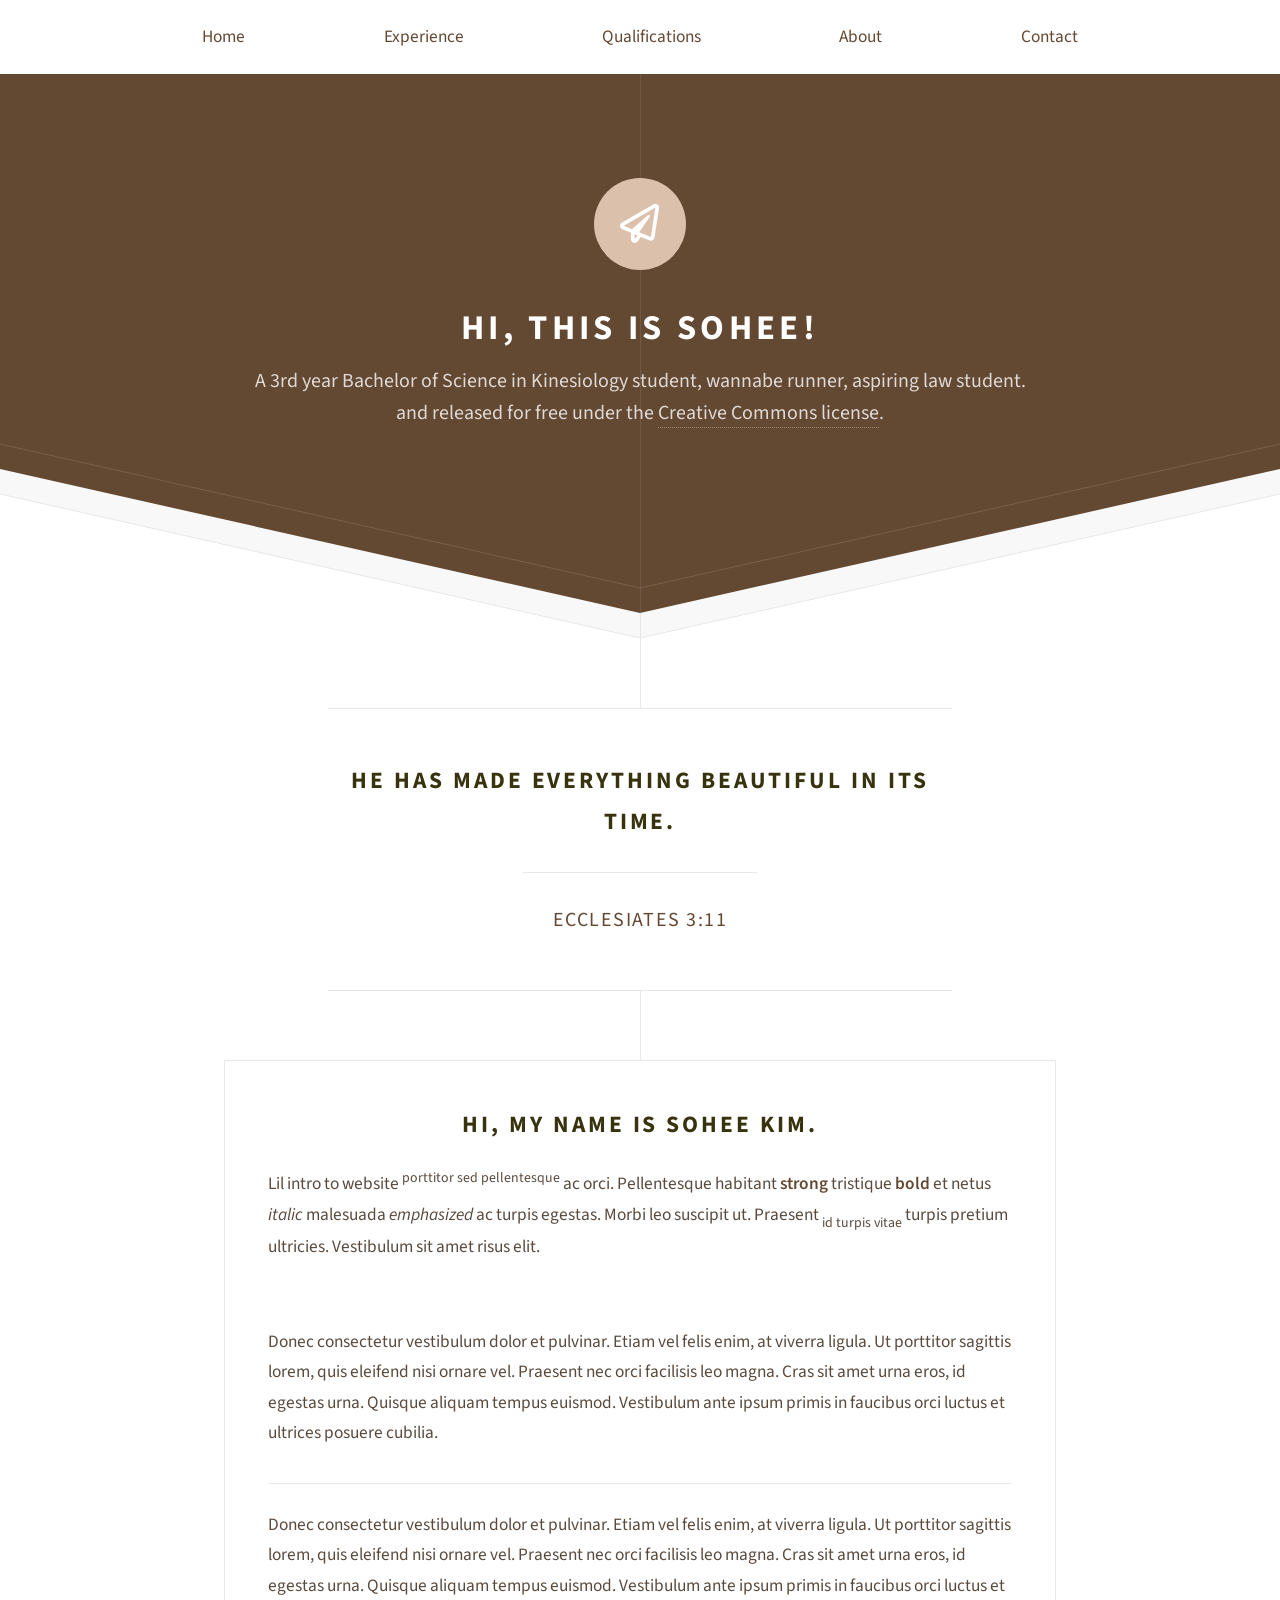
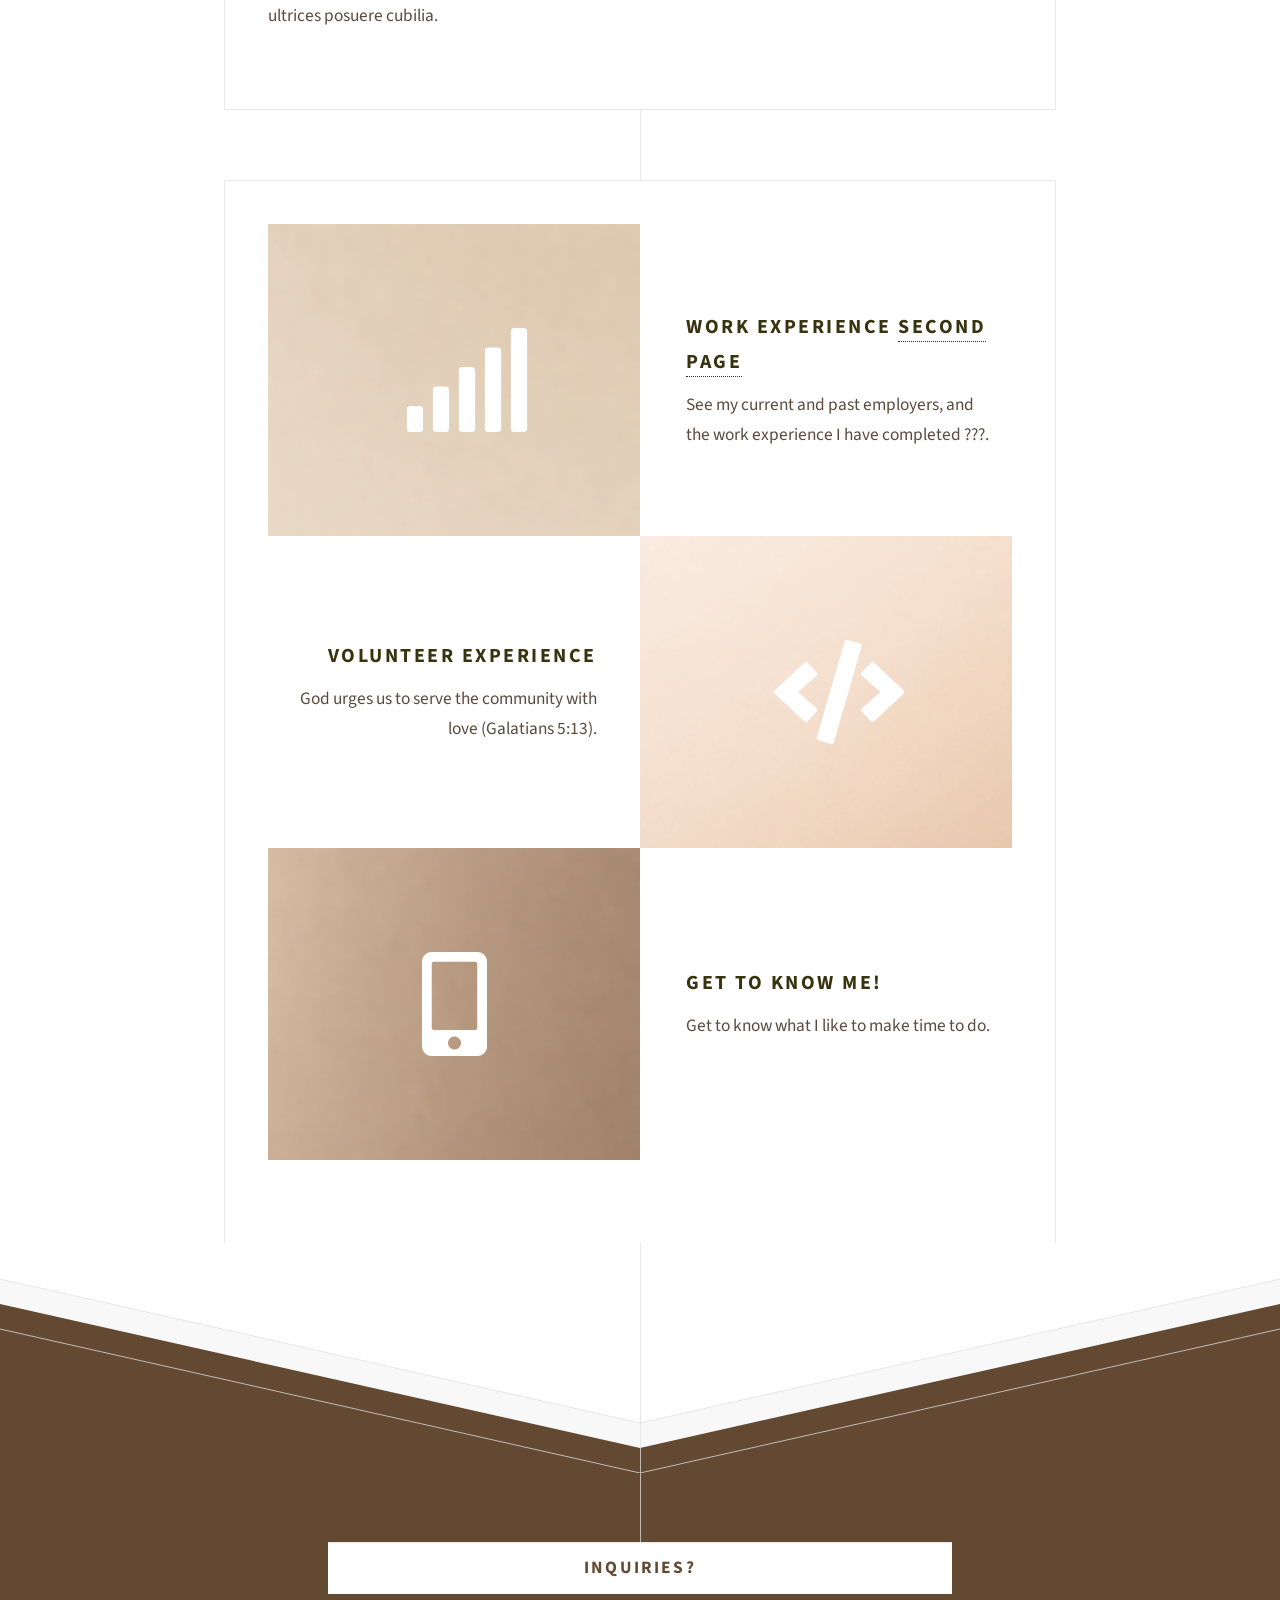
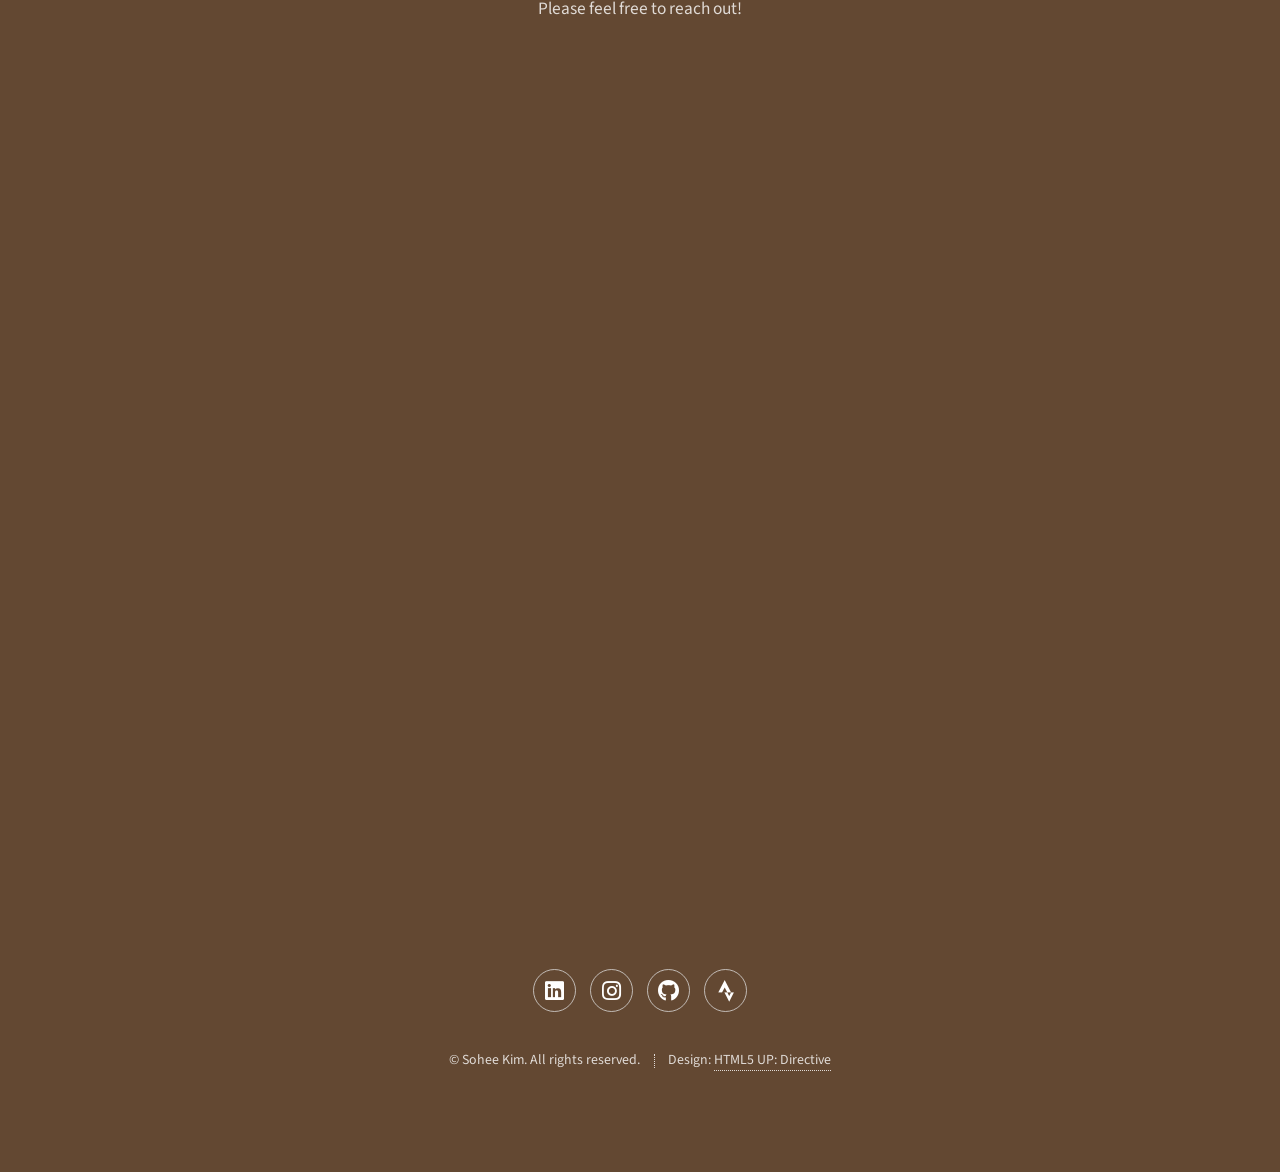
==== index.html @ 3f23c45f "fix alignment of main page footer; fill in correct copyright at the bottom" ====
<!DOCTYPE HTML>
<!--
	Directive by HTML5 UP
	html5up.net | @ajlkn
	Free for personal and commercial use under the CCA 3.0 license (html5up.net/license)
-->
<html>
	<head>
		<title>Directive by HTML5 UP</title>
		<meta charset="utf-8" />
		<meta name="viewport" content="width=device-width, initial-scale=1, user-scalable=no" />
		<link rel="stylesheet" href="assets/css/main.css" />
		<link rel="stylesheet" href="assets/css/navbar.css" />		
		<link rel="stylesheet" href="assets/css/form.css" />
	</head>
	<body class="is-preload">
		
		<!--Navigation Bar-->
		<nav id="navbar" class="navbar" role="navigation"> 
			<button class="navbar-toggler collapsed"> 
				<span class="icon-bar top-bar"></span> 
				<span class="icon-bar middle-bar"></span> 
				<span class="icon-bar bottom-bar"></span> 
			</button>
			<ul class="navbar-links"> 
				<li class="nav-item active"> 
					<a class="nav-link" href="./index.html">Home</a> 
				</li> 
				<li class="nav-item"> 
					<a class="nav-link" href="./experiencepg.html">Experience</a> 
				</li> 
				<li class="nav-item"> 
					<a class="nav-link" href="./qualificationspg.html">Qualifications</a> 
				</li> 
				<li class="nav-item"> 
					<a class="nav-link" href="./aboutmepg.html">About</a> 
				</li> 
				<li class="nav-item"> 
					<a class="nav-link" href="#footer">Contact</a> 
				</li>
			</ul> 
		</nav>

		<!-- Header -->
			<div id="header">
				<span class="logo icon fa-paper-plane"></span>
				<h1>Hi, this is Sohee!</h1>
				<p>A 3rd year Bachelor of Science in Kinesiology student, wannabe runner, aspiring law student. 
				<br />
				and released for free under the <a href="http://html5up.net/license">Creative Commons license</a>.</p>
			</div>

		<!-- Main -->
			<div id="main">

				<header class="major container medium">
					<h2>He has made everything beautiful in its time. </h2>
					<p>Ecclesiates 3:11</p>
				</header>

			<div class="box container">
				<header>
					<h2>Hi, my name is Sohee Kim.</h2>
				</header>
				<section>
					<!-- <header>
						<h3>Paragraph</h3>
						<p>This is the subtitle for this particular heading</p>
					</header> -->
					<p>Lil intro to website <sup>porttitor sed pellentesque</sup> ac orci. Pellentesque
					habitant <strong>strong</strong> tristique <b>bold</b> et netus <i>italic</i> malesuada <em>emphasized</em> ac turpis egestas. Morbi
					leo suscipit ut. Praesent <sub>id turpis vitae</sub> turpis pretium ultricies. Vestibulum sit
					amet risus elit.</p>
					<br>
					<p>Donec consectetur vestibulum dolor et pulvinar. Etiam vel felis enim, at viverra
					ligula. Ut porttitor sagittis lorem, quis eleifend nisi ornare vel. Praesent nec orci
					facilisis leo magna. Cras sit amet urna eros, id egestas urna. Quisque aliquam
					tempus euismod. Vestibulum ante ipsum primis in faucibus orci luctus et ultrices
					posuere cubilia.</p>
					<hr />
					<p>Donec consectetur vestibulum dolor et pulvinar. Etiam vel felis enim, at viverra
					ligula. Ut porttitor sagittis lorem, quis eleifend nisi ornare vel. Praesent nec orci
					facilisis leo magna. Cras sit amet urna eros, id egestas urna. Quisque aliquam
					tempus euismod. Vestibulum ante ipsum primis in faucibus orci luctus et ultrices
					posuere cubilia.</p>
				</section>
			</div>
			<div class="box container">
				<div class="box alt container">
					<section class="feature left">
						<a href="#" class="image icon solid fa-signal"><img src="images/pic05.png" alt="" /></a>
						<div class="content">
							<h3>Work Experience <a href="./page1.html">second page</a> </h3>
							<p>See my current and past employers, and the work experience I have completed ???.</p>
						</div>
					</section>
					<section class="feature right">
						<a href="#" class="image icon solid fa-code"><img src="images/pic09.png" alt="" /></a>
						<div class="content">
							<h3>Volunteer Experience</h3>
							<p>God urges us to serve the community with love (Galatians 5:13).</p>
						</div>
					</section>
					<section class="feature left">
						<a href="#" class="image icon solid fa-mobile-alt"><img src="images/pic07.png" alt="" /></a>
						<div class="content">
							<h3>Get to know me!</h3>
							<p>Get to know what I like to make time to do.</p>
						</div>
					</section>
				</div>
			</div>

		<!-- Footer -->
			<div id="footer">
				<div class="container medium">
					<header class="major last">
						<h1>Inquiries?</h1>
					</header>

					<p>Please feel free to reach out!</p>

					<!-- <form method="post" action="#">
						<div class="row">
							<div class="col-6 col-12-mobilep">
								<input type="text" name="name" placeholder="Name" />
							</div>
							<div class="col-6 col-12-mobilep">
								<input type="email" name="email" placeholder="Email" />
							</div>
							<div class="col-12">
								<textarea name="message" placeholder="Message" rows="6"></textarea>
							</div>
							<div class="col-12">
								<ul class="actions special">
									<li><input type="submit" value="Send Message" /></li>
								</ul>
							</div>
						</div>
					</form> -->
								
					<iframe class="form" src="https://docs.google.com/forms/d/e/1FAIpQLSfwUPMub2OZuBXwo8XiN9Te-NIImw7Dk1dNREvaT3R9eOOx6w/viewform?embedded=true">Loading…</iframe>

					<ul class="icons">
						<li><a href="https://www.linkedin.com/in/sohee-kim-852875299/" class="icon brands fa-linkedin"><span class="label">LinkedIn</span></a></li>
						<li><a href="https://www.instagram.com/kim_soheee/" class="icon brands fa-instagram"><span class="label">Instagram</span></a></li>
						<li><a href="https://github.com/kim-soheee" class="icon brands fa-github"><span class="label">Github</span></a></li>
						<li><a href="https://strava.app.link/TRimyDKIU1b" class="icon brands fa-strava"><span class="label">Strava</span></a></li>
					</ul>

					<ul class="copyright">
						<li>&copy; Sohee Kim. All rights reserved.</li><li>Design: <a href="http://html5up.net/directive">HTML5 UP: Directive</a></li>
					</ul>
				</div>
			</div>

			<!-- Scripts -->
			<script src="assets/js/jquery.min.js"></script>
			<script src="assets/js/browser.min.js"></script>
			<script src="assets/js/breakpoints.min.js"></script>
			<script src="assets/js/util.js"></script>
			<script src="assets/js/main.js"></script>
			<script src="assets/js/navbar.js"></script>

	</body>
</html>
---- assets/css/main.css ----
@import url("fontawesome-all.min.css");
@import url("https://fonts.googleapis.com/css?family=Source+Sans+Pro:300,300italic,400,400italic,600,600italic,700,700italic");

/*
	Directive by HTML5 UP
	html5up.net | @ajlkn
	Free for personal and commercial use under the CCA 3.0 license (html5up.net/license)
*/

html, body, div, span, applet, object,
iframe, h1, h2, h3, h4, h5, h6, p, blockquote,
pre, a, abbr, acronym, address, big, cite,
code, del, dfn, em, img, ins, kbd, q, s, samp,
small, strike, strong, sub, sup, tt, var, b,
u, i, center, dl, dt, dd, ol, ul, li, fieldset,
form, label, legend, table, caption, tbody,
tfoot, thead, tr, th, td, article, aside,
canvas, details, embed, figure, figcaption,
footer, header, hgroup, menu, nav, output, ruby,
section, summary, time, mark, audio, video {
	margin: 0;
	padding: 0;
	border: 0;
	font-size: 100%;
	font: inherit;
	vertical-align: baseline;}

article, aside, details, figcaption, figure,
footer, header, hgroup, menu, nav, section {
	display: block;}

body {
	line-height: 1;
}

ol, ul {
	list-style: none;
}

blockquote, q {
	quotes: none;
}

	blockquote:before, blockquote:after, q:before, q:after {
		content: '';
		content: none;
	}

table {
	border-collapse: collapse;
	border-spacing: 0;
}

body {
	-webkit-text-size-adjust: none;
}

mark {
	background-color: transparent;
	color: inherit;
}

input::-moz-focus-inner {
	border: 0;
	padding: 0;
}

input, select, textarea {
	-moz-appearance: none;
	-webkit-appearance: none;
	-ms-appearance: none;
	appearance: none;
}

/* Basic */

	html {
		box-sizing: border-box;
	}

	*, *:before, *:after {
		box-sizing: inherit;
	}

	html, body {
		height: 100%;
	}

	body {
		background: #ffffff;
	}

		body.is-preload *, body.is-preload *:before, body.is-preload *:after {
			-moz-animation: none !important;
			-webkit-animation: none !important;
			-ms-animation: none !important;
			animation: none !important;
			-moz-transition: none !important;
			-webkit-transition: none !important;
			-ms-transition: none !important;
			transition: none !important;
		}

	body, input, select, textarea {
		color: #594a3d;
		font-family: 'Source Sans Pro', sans-serif;
		font-size: 16pt;
		font-weight: 400;
		line-height: 1.75em;
	}

	a {
		-moz-transition: color 0.2s ease-in-out, border-bottom-color 0.2s ease-in-out;
		-webkit-transition: color 0.2s ease-in-out, border-bottom-color 0.2s ease-in-out;
		-ms-transition: color 0.2s ease-in-out, border-bottom-color 0.2s ease-in-out;
		transition: color 0.2s ease-in-out, border-bottom-color 0.2s ease-in-out;
		border-bottom: dotted 1px;
		color: #634832;
		text-decoration: none;
	}

		a:hover {
			border-bottom-color: transparent;
		}

	strong, b {
		font-weight: 600;
		color: #634832;
	}

	em, i {
		font-style: italic;
	}

	p, ul, ol, dl, table, blockquote, form {
		margin: 0 0 2em 0;
	}

	h1, h2, h3, h4, h5, h6 {
		color: #38330f;
		font-weight: 700;
		letter-spacing: 0.125em;
		line-height: 1.75em;
		margin-bottom: 1em;
		text-transform: uppercase;
		text-align: center;
	}

		h1 a, h2 a, h3 a, h4 a, h5 a, h6 a {
			color: inherit;
			text-decoration: none;
		}

	h2 {
		font-size: 1.75em;
	}

	h3 {
		font-size: 1.5em;
	}

	sub {
		font-size: 0.8em;
		position: relative;
		top: 0.5em;
	}

	sup {
		font-size: 0.8em;
		position: relative;
		top: -0.5em;
	}

	hr {
		border: 0;
		border-top: solid 1px rgba(224, 224, 224, 0.75);
		margin-bottom: 1.5em;
	}

	blockquote {
		border-left: solid 0.5em rgba(224, 224, 224, 0.75);
		font-style: italic;
		padding: 1em 0 1em 2em;
	}

/* Container */

	.container {
		margin: 0 auto;
		max-width: 100%;
		width: 51em;
	}

		.container.medium {
			width: 38.25em;
		}

		@media screen and (max-width: 1280px) {

			.container {
				width: 48em;
			}

				.container.medium {
					width: 36em;
				}

		}

		@media screen and (max-width: 980px) {

			.container {
				width: 95%;
			}

				.container.medium {
					width: 71.25%;
				}

		}

		@media screen and (max-width: 840px) {

			.container {
				width: 95% !important;
			}

		}

		@media screen and (max-width: 736px) {

			.container {
				width: 90% !important;
			}

		}

		@media screen and (max-width: 480px) {

			.container {
				width: 100% !important;
			}

		}

/* Row */

	.row {
		display: flex;
		flex-wrap: wrap;
		box-sizing: border-box;
		align-items: stretch;
	}

		.row > * {
			box-sizing: border-box;
		}

		.row.gtr-uniform > * > :last-child {
			margin-bottom: 0;
		}

		.row.aln-left {
			justify-content: flex-start;
		}

		.row.aln-center {
			justify-content: center;
		}

		.row.aln-right {
			justify-content: flex-end;
		}

		.row.aln-top {
			align-items: flex-start;
		}

		.row.aln-middle {
			align-items: center;
		}

		.row.aln-bottom {
			align-items: flex-end;
		}

		.row > .imp {
			order: -1;
		}

		.row > .col-1 {
			width: 8.33333%;
		}

		.row > .off-1 {
			margin-left: 8.33333%;
		}

		.row > .col-2 {
			width: 16.66667%;
		}

		.row > .off-2 {
			margin-left: 16.66667%;
		}

		.row > .col-3 {
			width: 25%;
		}

		.row > .off-3 {
			margin-left: 25%;
		}

		.row > .col-4 {
			width: 33.33333%;
		}

		.row > .off-4 {
			margin-left: 33.33333%;
		}

		.row > .col-5 {
			width: 41.66667%;
		}

		.row > .off-5 {
			margin-left: 41.66667%;
		}

		.row > .col-6 {
			width: 50%;
		}

		.row > .off-6 {
			margin-left: 50%;
		}

		.row > .col-7 {
			width: 58.33333%;
		}

		.row > .off-7 {
			margin-left: 58.33333%;
		}

		.row > .col-8 {
			width: 66.66667%;
		}

		.row > .off-8 {
			margin-left: 66.66667%;
		}

		.row > .col-9 {
			width: 75%;
		}

		.row > .off-9 {
			margin-left: 75%;
		}

		.row > .col-10 {
			width: 83.33333%;
		}

		.row > .off-10 {
			margin-left: 83.33333%;
		}

		.row > .col-11 {
			width: 91.66667%;
		}

		.row > .off-11 {
			margin-left: 91.66667%;
		}

		.row > .col-12 {
			width: 100%;
		}

		.row > .off-12 {
			margin-left: 100%;
		}

		.row.gtr-0 {
			margin-top: 0px;
			margin-left: 0px;
		}

			.row.gtr-0 > * {
				padding: 0px 0 0 0px;
			}

			.row.gtr-0.gtr-uniform {
				margin-top: 0px;
			}

				.row.gtr-0.gtr-uniform > * {
					padding-top: 0px;
				}

		.row.gtr-25 {
			margin-top: -7.5px;
			margin-left: -7.5px;
		}

			.row.gtr-25 > * {
				padding: 7.5px 0 0 7.5px;
			}

			.row.gtr-25.gtr-uniform {
				margin-top: -7.5px;
			}

				.row.gtr-25.gtr-uniform > * {
					padding-top: 7.5px;
				}

		.row.gtr-50 {
			margin-top: -15px;
			margin-left: -15px;
		}

			.row.gtr-50 > * {
				padding: 15px 0 0 15px;
			}

			.row.gtr-50.gtr-uniform {
				margin-top: -15px;
			}

				.row.gtr-50.gtr-uniform > * {
					padding-top: 15px;
				}

		.row {
			margin-top: -30px;
			margin-left: -30px;
		}

			.row > * {
				padding: 30px 0 0 30px;
			}

			.row.gtr-uniform {
				margin-top: -30px;
			}

				.row.gtr-uniform > * {
					padding-top: 30px;
				}

		.row.gtr-150 {
			margin-top: -45px;
			margin-left: -45px;
		}

			.row.gtr-150 > * {
				padding: 45px 0 0 45px;
			}

			.row.gtr-150.gtr-uniform {
				margin-top: -45px;
			}

				.row.gtr-150.gtr-uniform > * {
					padding-top: 45px;
				}

		.row.gtr-200 {
			margin-top: -60px;
			margin-left: -60px;
		}

			.row.gtr-200 > * {
				padding: 60px 0 0 60px;
			}

			.row.gtr-200.gtr-uniform {
				margin-top: -60px;
			}

				.row.gtr-200.gtr-uniform > * {
					padding-top: 60px;
				}

		@media screen and (max-width: 1680px) {

			.row {
				display: flex;
				flex-wrap: wrap;
				box-sizing: border-box;
				align-items: stretch;
			}

				.row > * {
					box-sizing: border-box;
				}

				.row.gtr-uniform > * > :last-child {
					margin-bottom: 0;
				}

				.row.aln-left {
					justify-content: flex-start;
				}

				.row.aln-center {
					justify-content: center;
				}

				.row.aln-right {
					justify-content: flex-end;
				}

				.row.aln-top {
					align-items: flex-start;
				}

				.row.aln-middle {
					align-items: center;
				}

				.row.aln-bottom {
					align-items: flex-end;
				}

				.row > .imp-wide {
					order: -1;
				}

				.row > .col-1-wide {
					width: 8.33333%;
				}

				.row > .off-1-wide {
					margin-left: 8.33333%;
				}

				.row > .col-2-wide {
					width: 16.66667%;
				}

				.row > .off-2-wide {
					margin-left: 16.66667%;
				}

				.row > .col-3-wide {
					width: 25%;
				}

				.row > .off-3-wide {
					margin-left: 25%;
				}

				.row > .col-4-wide {
					width: 33.33333%;
				}

				.row > .off-4-wide {
					margin-left: 33.33333%;
				}

				.row > .col-5-wide {
					width: 41.66667%;
				}

				.row > .off-5-wide {
					margin-left: 41.66667%;
				}

				.row > .col-6-wide {
					width: 50%;
				}

				.row > .off-6-wide {
					margin-left: 50%;
				}

				.row > .col-7-wide {
					width: 58.33333%;
				}

				.row > .off-7-wide {
					margin-left: 58.33333%;
				}

				.row > .col-8-wide {
					width: 66.66667%;
				}

				.row > .off-8-wide {
					margin-left: 66.66667%;
				}

				.row > .col-9-wide {
					width: 75%;
				}

				.row > .off-9-wide {
					margin-left: 75%;
				}

				.row > .col-10-wide {
					width: 83.33333%;
				}

				.row > .off-10-wide {
					margin-left: 83.33333%;
				}

				.row > .col-11-wide {
					width: 91.66667%;
				}

				.row > .off-11-wide {
					margin-left: 91.66667%;
				}

				.row > .col-12-wide {
					width: 100%;
				}

				.row > .off-12-wide {
					margin-left: 100%;
				}

				.row.gtr-0 {
					margin-top: 0px;
					margin-left: 0px;
				}

					.row.gtr-0 > * {
						padding: 0px 0 0 0px;
					}

					.row.gtr-0.gtr-uniform {
						margin-top: 0px;
					}

						.row.gtr-0.gtr-uniform > * {
							padding-top: 0px;
						}

				.row.gtr-25 {
					margin-top: -7.5px;
					margin-left: -7.5px;
				}

					.row.gtr-25 > * {
						padding: 7.5px 0 0 7.5px;
					}

					.row.gtr-25.gtr-uniform {
						margin-top: -7.5px;
					}

						.row.gtr-25.gtr-uniform > * {
							padding-top: 7.5px;
						}

				.row.gtr-50 {
					margin-top: -15px;
					margin-left: -15px;
				}

					.row.gtr-50 > * {
						padding: 15px 0 0 15px;
					}

					.row.gtr-50.gtr-uniform {
						margin-top: -15px;
					}

						.row.gtr-50.gtr-uniform > * {
							padding-top: 15px;
						}

				.row {
					margin-top: -30px;
					margin-left: -30px;
				}

					.row > * {
						padding: 30px 0 0 30px;
					}

					.row.gtr-uniform {
						margin-top: -30px;
					}

						.row.gtr-uniform > * {
							padding-top: 30px;
						}

				.row.gtr-150 {
					margin-top: -45px;
					margin-left: -45px;
				}

					.row.gtr-150 > * {
						padding: 45px 0 0 45px;
					}

					.row.gtr-150.gtr-uniform {
						margin-top: -45px;
					}

						.row.gtr-150.gtr-uniform > * {
							padding-top: 45px;
						}

				.row.gtr-200 {
					margin-top: -60px;
					margin-left: -60px;
				}

					.row.gtr-200 > * {
						padding: 60px 0 0 60px;
					}

					.row.gtr-200.gtr-uniform {
						margin-top: -60px;
					}

						.row.gtr-200.gtr-uniform > * {
							padding-top: 60px;
						}

		}

		@media screen and (max-width: 1280px) {

			.row {
				display: flex;
				flex-wrap: wrap;
				box-sizing: border-box;
				align-items: stretch;
			}

				.row > * {
					box-sizing: border-box;
				}

				.row.gtr-uniform > * > :last-child {
					margin-bottom: 0;
				}

				.row.aln-left {
					justify-content: flex-start;
				}

				.row.aln-center {
					justify-content: center;
				}

				.row.aln-right {
					justify-content: flex-end;
				}

				.row.aln-top {
					align-items: flex-start;
				}

				.row.aln-middle {
					align-items: center;
				}

				.row.aln-bottom {
					align-items: flex-end;
				}

				.row > .imp-normal {
					order: -1;
				}

				.row > .col-1-normal {
					width: 8.33333%;
				}

				.row > .off-1-normal {
					margin-left: 8.33333%;
				}

				.row > .col-2-normal {
					width: 16.66667%;
				}

				.row > .off-2-normal {
					margin-left: 16.66667%;
				}

				.row > .col-3-normal {
					width: 25%;
				}

				.row > .off-3-normal {
					margin-left: 25%;
				}

				.row > .col-4-normal {
					width: 33.33333%;
				}

				.row > .off-4-normal {
					margin-left: 33.33333%;
				}

				.row > .col-5-normal {
					width: 41.66667%;
				}

				.row > .off-5-normal {
					margin-left: 41.66667%;
				}

				.row > .col-6-normal {
					width: 50%;
				}

				.row > .off-6-normal {
					margin-left: 50%;
				}

				.row > .col-7-normal {
					width: 58.33333%;
				}

				.row > .off-7-normal {
					margin-left: 58.33333%;
				}

				.row > .col-8-normal {
					width: 66.66667%;
				}

				.row > .off-8-normal {
					margin-left: 66.66667%;
				}

				.row > .col-9-normal {
					width: 75%;
				}

				.row > .off-9-normal {
					margin-left: 75%;
				}

				.row > .col-10-normal {
					width: 83.33333%;
				}

				.row > .off-10-normal {
					margin-left: 83.33333%;
				}

				.row > .col-11-normal {
					width: 91.66667%;
				}

				.row > .off-11-normal {
					margin-left: 91.66667%;
				}

				.row > .col-12-normal {
					width: 100%;
				}

				.row > .off-12-normal {
					margin-left: 100%;
				}

				.row.gtr-0 {
					margin-top: 0px;
					margin-left: 0px;
				}

					.row.gtr-0 > * {
						padding: 0px 0 0 0px;
					}

					.row.gtr-0.gtr-uniform {
						margin-top: 0px;
					}

						.row.gtr-0.gtr-uniform > * {
							padding-top: 0px;
						}

				.row.gtr-25 {
					margin-top: -7.5px;
					margin-left: -7.5px;
				}

					.row.gtr-25 > * {
						padding: 7.5px 0 0 7.5px;
					}

					.row.gtr-25.gtr-uniform {
						margin-top: -7.5px;
					}

						.row.gtr-25.gtr-uniform > * {
							padding-top: 7.5px;
						}

				.row.gtr-50 {
					margin-top: -15px;
					margin-left: -15px;
				}

					.row.gtr-50 > * {
						padding: 15px 0 0 15px;
					}

					.row.gtr-50.gtr-uniform {
						margin-top: -15px;
					}

						.row.gtr-50.gtr-uniform > * {
							padding-top: 15px;
						}

				.row {
					margin-top: -30px;
					margin-left: -30px;
				}

					.row > * {
						padding: 30px 0 0 30px;
					}

					.row.gtr-uniform {
						margin-top: -30px;
					}

						.row.gtr-uniform > * {
							padding-top: 30px;
						}

				.row.gtr-150 {
					margin-top: -45px;
					margin-left: -45px;
				}

					.row.gtr-150 > * {
						padding: 45px 0 0 45px;
					}

					.row.gtr-150.gtr-uniform {
						margin-top: -45px;
					}

						.row.gtr-150.gtr-uniform > * {
							padding-top: 45px;
						}

				.row.gtr-200 {
					margin-top: -60px;
					margin-left: -60px;
				}

					.row.gtr-200 > * {
						padding: 60px 0 0 60px;
					}

					.row.gtr-200.gtr-uniform {
						margin-top: -60px;
					}

						.row.gtr-200.gtr-uniform > * {
							padding-top: 60px;
						}

		}

		@media screen and (max-width: 980px) {

			.row {
				display: flex;
				flex-wrap: wrap;
				box-sizing: border-box;
				align-items: stretch;
			}

				.row > * {
					box-sizing: border-box;
				}

				.row.gtr-uniform > * > :last-child {
					margin-bottom: 0;
				}

				.row.aln-left {
					justify-content: flex-start;
				}

				.row.aln-center {
					justify-content: center;
				}

				.row.aln-right {
					justify-content: flex-end;
				}

				.row.aln-top {
					align-items: flex-start;
				}

				.row.aln-middle {
					align-items: center;
				}

				.row.aln-bottom {
					align-items: flex-end;
				}

				.row > .imp-narrow {
					order: -1;
				}

				.row > .col-1-narrow {
					width: 8.33333%;
				}

				.row > .off-1-narrow {
					margin-left: 8.33333%;
				}

				.row > .col-2-narrow {
					width: 16.66667%;
				}

				.row > .off-2-narrow {
					margin-left: 16.66667%;
				}

				.row > .col-3-narrow {
					width: 25%;
				}

				.row > .off-3-narrow {
					margin-left: 25%;
				}

				.row > .col-4-narrow {
					width: 33.33333%;
				}

				.row > .off-4-narrow {
					margin-left: 33.33333%;
				}

				.row > .col-5-narrow {
					width: 41.66667%;
				}

				.row > .off-5-narrow {
					margin-left: 41.66667%;
				}

				.row > .col-6-narrow {
					width: 50%;
				}

				.row > .off-6-narrow {
					margin-left: 50%;
				}

				.row > .col-7-narrow {
					width: 58.33333%;
				}

				.row > .off-7-narrow {
					margin-left: 58.33333%;
				}

				.row > .col-8-narrow {
					width: 66.66667%;
				}

				.row > .off-8-narrow {
					margin-left: 66.66667%;
				}

				.row > .col-9-narrow {
					width: 75%;
				}

				.row > .off-9-narrow {
					margin-left: 75%;
				}

				.row > .col-10-narrow {
					width: 83.33333%;
				}

				.row > .off-10-narrow {
					margin-left: 83.33333%;
				}

				.row > .col-11-narrow {
					width: 91.66667%;
				}

				.row > .off-11-narrow {
					margin-left: 91.66667%;
				}

				.row > .col-12-narrow {
					width: 100%;
				}

				.row > .off-12-narrow {
					margin-left: 100%;
				}

				.row.gtr-0 {
					margin-top: 0px;
					margin-left: 0px;
				}

					.row.gtr-0 > * {
						padding: 0px 0 0 0px;
					}

					.row.gtr-0.gtr-uniform {
						margin-top: 0px;
					}

						.row.gtr-0.gtr-uniform > * {
							padding-top: 0px;
						}

				.row.gtr-25 {
					margin-top: -7.5px;
					margin-left: -7.5px;
				}

					.row.gtr-25 > * {
						padding: 7.5px 0 0 7.5px;
					}

					.row.gtr-25.gtr-uniform {
						margin-top: -7.5px;
					}

						.row.gtr-25.gtr-uniform > * {
							padding-top: 7.5px;
						}

				.row.gtr-50 {
					margin-top: -15px;
					margin-left: -15px;
				}

					.row.gtr-50 > * {
						padding: 15px 0 0 15px;
					}

					.row.gtr-50.gtr-uniform {
						margin-top: -15px;
					}

						.row.gtr-50.gtr-uniform > * {
							padding-top: 15px;
						}

				.row {
					margin-top: -30px;
					margin-left: -30px;
				}

					.row > * {
						padding: 30px 0 0 30px;
					}

					.row.gtr-uniform {
						margin-top: -30px;
					}

						.row.gtr-uniform > * {
							padding-top: 30px;
						}

				.row.gtr-150 {
					margin-top: -45px;
					margin-left: -45px;
				}

					.row.gtr-150 > * {
						padding: 45px 0 0 45px;
					}

					.row.gtr-150.gtr-uniform {
						margin-top: -45px;
					}

						.row.gtr-150.gtr-uniform > * {
							padding-top: 45px;
						}

				.row.gtr-200 {
					margin-top: -60px;
					margin-left: -60px;
				}

					.row.gtr-200 > * {
						padding: 60px 0 0 60px;
					}

					.row.gtr-200.gtr-uniform {
						margin-top: -60px;
					}

						.row.gtr-200.gtr-uniform > * {
							padding-top: 60px;
						}

		}

		@media screen and (max-width: 840px) {

			.row {
				display: flex;
				flex-wrap: wrap;
				box-sizing: border-box;
				align-items: stretch;
			}

				.row > * {
					box-sizing: border-box;
				}

				.row.gtr-uniform > * > :last-child {
					margin-bottom: 0;
				}

				.row.aln-left {
					justify-content: flex-start;
				}

				.row.aln-center {
					justify-content: center;
				}

				.row.aln-right {
					justify-content: flex-end;
				}

				.row.aln-top {
					align-items: flex-start;
				}

				.row.aln-middle {
					align-items: center;
				}

				.row.aln-bottom {
					align-items: flex-end;
				}

				.row > .imp-narrower {
					order: -1;
				}

				.row > .col-1-narrower {
					width: 8.33333%;
				}

				.row > .off-1-narrower {
					margin-left: 8.33333%;
				}

				.row > .col-2-narrower {
					width: 16.66667%;
				}

				.row > .off-2-narrower {
					margin-left: 16.66667%;
				}

				.row > .col-3-narrower {
					width: 25%;
				}

				.row > .off-3-narrower {
					margin-left: 25%;
				}

				.row > .col-4-narrower {
					width: 33.33333%;
				}

				.row > .off-4-narrower {
					margin-left: 33.33333%;
				}

				.row > .col-5-narrower {
					width: 41.66667%;
				}

				.row > .off-5-narrower {
					margin-left: 41.66667%;
				}

				.row > .col-6-narrower {
					width: 50%;
				}

				.row > .off-6-narrower {
					margin-left: 50%;
				}

				.row > .col-7-narrower {
					width: 58.33333%;
				}

				.row > .off-7-narrower {
					margin-left: 58.33333%;
				}

				.row > .col-8-narrower {
					width: 66.66667%;
				}

				.row > .off-8-narrower {
					margin-left: 66.66667%;
				}

				.row > .col-9-narrower {
					width: 75%;
				}

				.row > .off-9-narrower {
					margin-left: 75%;
				}

				.row > .col-10-narrower {
					width: 83.33333%;
				}

				.row > .off-10-narrower {
					margin-left: 83.33333%;
				}

				.row > .col-11-narrower {
					width: 91.66667%;
				}

				.row > .off-11-narrower {
					margin-left: 91.66667%;
				}

				.row > .col-12-narrower {
					width: 100%;
				}

				.row > .off-12-narrower {
					margin-left: 100%;
				}

				.row.gtr-0 {
					margin-top: 0px;
					margin-left: 0px;
				}

					.row.gtr-0 > * {
						padding: 0px 0 0 0px;
					}

					.row.gtr-0.gtr-uniform {
						margin-top: 0px;
					}

						.row.gtr-0.gtr-uniform > * {
							padding-top: 0px;
						}

				.row.gtr-25 {
					margin-top: -5px;
					margin-left: -5px;
				}

					.row.gtr-25 > * {
						padding: 5px 0 0 5px;
					}

					.row.gtr-25.gtr-uniform {
						margin-top: -5px;
					}

						.row.gtr-25.gtr-uniform > * {
							padding-top: 5px;
						}

				.row.gtr-50 {
					margin-top: -10px;
					margin-left: -10px;
				}

					.row.gtr-50 > * {
						padding: 10px 0 0 10px;
					}

					.row.gtr-50.gtr-uniform {
						margin-top: -10px;
					}

						.row.gtr-50.gtr-uniform > * {
							padding-top: 10px;
						}

				.row {
					margin-top: -20px;
					margin-left: -20px;
				}

					.row > * {
						padding: 20px 0 0 20px;
					}

					.row.gtr-uniform {
						margin-top: -20px;
					}

						.row.gtr-uniform > * {
							padding-top: 20px;
						}

				.row.gtr-150 {
					margin-top: -30px;
					margin-left: -30px;
				}

					.row.gtr-150 > * {
						padding: 30px 0 0 30px;
					}

					.row.gtr-150.gtr-uniform {
						margin-top: -30px;
					}

						.row.gtr-150.gtr-uniform > * {
							padding-top: 30px;
						}

				.row.gtr-200 {
					margin-top: -40px;
					margin-left: -40px;
				}

					.row.gtr-200 > * {
						padding: 40px 0 0 40px;
					}

					.row.gtr-200.gtr-uniform {
						margin-top: -40px;
					}

						.row.gtr-200.gtr-uniform > * {
							padding-top: 40px;
						}

		}

		@media screen and (max-width: 736px) {

			.row {
				display: flex;
				flex-wrap: wrap;
				box-sizing: border-box;
				align-items: stretch;
			}

				.row > * {
					box-sizing: border-box;
				}

				.row.gtr-uniform > * > :last-child {
					margin-bottom: 0;
				}

				.row.aln-left {
					justify-content: flex-start;
				}

				.row.aln-center {
					justify-content: center;
				}

				.row.aln-right {
					justify-content: flex-end;
				}

				.row.aln-top {
					align-items: flex-start;
				}

				.row.aln-middle {
					align-items: center;
				}

				.row.aln-bottom {
					align-items: flex-end;
				}

				.row > .imp-mobile {
					order: -1;
				}

				.row > .col-1-mobile {
					width: 8.33333%;
				}

				.row > .off-1-mobile {
					margin-left: 8.33333%;
				}

				.row > .col-2-mobile {
					width: 16.66667%;
				}

				.row > .off-2-mobile {
					margin-left: 16.66667%;
				}

				.row > .col-3-mobile {
					width: 25%;
				}

				.row > .off-3-mobile {
					margin-left: 25%;
				}

				.row > .col-4-mobile {
					width: 33.33333%;
				}

				.row > .off-4-mobile {
					margin-left: 33.33333%;
				}

				.row > .col-5-mobile {
					width: 41.66667%;
				}

				.row > .off-5-mobile {
					margin-left: 41.66667%;
				}

				.row > .col-6-mobile {
					width: 50%;
				}

				.row > .off-6-mobile {
					margin-left: 50%;
				}

				.row > .col-7-mobile {
					width: 58.33333%;
				}

				.row > .off-7-mobile {
					margin-left: 58.33333%;
				}

				.row > .col-8-mobile {
					width: 66.66667%;
				}

				.row > .off-8-mobile {
					margin-left: 66.66667%;
				}

				.row > .col-9-mobile {
					width: 75%;
				}

				.row > .off-9-mobile {
					margin-left: 75%;
				}

				.row > .col-10-mobile {
					width: 83.33333%;
				}

				.row > .off-10-mobile {
					margin-left: 83.33333%;
				}

				.row > .col-11-mobile {
					width: 91.66667%;
				}

				.row > .off-11-mobile {
					margin-left: 91.66667%;
				}

				.row > .col-12-mobile {
					width: 100%;
				}

				.row > .off-12-mobile {
					margin-left: 100%;
				}

				.row.gtr-0 {
					margin-top: 0px;
					margin-left: 0px;
				}

					.row.gtr-0 > * {
						padding: 0px 0 0 0px;
					}

					.row.gtr-0.gtr-uniform {
						margin-top: 0px;
					}

						.row.gtr-0.gtr-uniform > * {
							padding-top: 0px;
						}

				.row.gtr-25 {
					margin-top: -57.5px;
					margin-left: -5px;
				}

					.row.gtr-25 > * {
						padding: 57.5px 0 0 5px;
					}

					.row.gtr-25.gtr-uniform {
						margin-top: -5px;
					}

						.row.gtr-25.gtr-uniform > * {
							padding-top: 5px;
						}

				.row.gtr-50 {
					margin-top: -115px;
					margin-left: -10px;
				}

					.row.gtr-50 > * {
						padding: 115px 0 0 10px;
					}

					.row.gtr-50.gtr-uniform {
						margin-top: -10px;
					}

						.row.gtr-50.gtr-uniform > * {
							padding-top: 10px;
						}

				.row {
					margin-top: -230px;
					margin-left: -20px;
				}

					.row > * {
						padding: 230px 0 0 20px;
					}

					.row.gtr-uniform {
						margin-top: -20px;
					}

						.row.gtr-uniform > * {
							padding-top: 20px;
						}

				.row.gtr-150 {
					margin-top: -345px;
					margin-left: -30px;
				}

					.row.gtr-150 > * {
						padding: 345px 0 0 30px;
					}

					.row.gtr-150.gtr-uniform {
						margin-top: -30px;
					}

						.row.gtr-150.gtr-uniform > * {
							padding-top: 30px;
						}

				.row.gtr-200 {
					margin-top: -460px;
					margin-left: -40px;
				}

					.row.gtr-200 > * {
						padding: 460px 0 0 40px;
					}

					.row.gtr-200.gtr-uniform {
						margin-top: -40px;
					}

						.row.gtr-200.gtr-uniform > * {
							padding-top: 40px;
						}

		}

		@media screen and (max-width: 480px) {

			.row {
				display: flex;
				flex-wrap: wrap;
				box-sizing: border-box;
				align-items: stretch;
			}

				.row > * {
					box-sizing: border-box;
				}

				.row.gtr-uniform > * > :last-child {
					margin-bottom: 0;
				}

				.row.aln-left {
					justify-content: flex-start;
				}

				.row.aln-center {
					justify-content: center;
				}

				.row.aln-right {
					justify-content: flex-end;
				}

				.row.aln-top {
					align-items: flex-start;
				}

				.row.aln-middle {
					align-items: center;
				}

				.row.aln-bottom {
					align-items: flex-end;
				}

				.row > .imp-mobilep {
					order: -1;
				}

				.row > .col-1-mobilep {
					width: 8.33333%;
				}

				.row > .off-1-mobilep {
					margin-left: 8.33333%;
				}

				.row > .col-2-mobilep {
					width: 16.66667%;
				}

				.row > .off-2-mobilep {
					margin-left: 16.66667%;
				}

				.row > .col-3-mobilep {
					width: 25%;
				}

				.row > .off-3-mobilep {
					margin-left: 25%;
				}

				.row > .col-4-mobilep {
					width: 33.33333%;
				}

				.row > .off-4-mobilep {
					margin-left: 33.33333%;
				}

				.row > .col-5-mobilep {
					width: 41.66667%;
				}

				.row > .off-5-mobilep {
					margin-left: 41.66667%;
				}

				.row > .col-6-mobilep {
					width: 50%;
				}

				.row > .off-6-mobilep {
					margin-left: 50%;
				}

				.row > .col-7-mobilep {
					width: 58.33333%;
				}

				.row > .off-7-mobilep {
					margin-left: 58.33333%;
				}

				.row > .col-8-mobilep {
					width: 66.66667%;
				}

				.row > .off-8-mobilep {
					margin-left: 66.66667%;
				}

				.row > .col-9-mobilep {
					width: 75%;
				}

				.row > .off-9-mobilep {
					margin-left: 75%;
				}

				.row > .col-10-mobilep {
					width: 83.33333%;
				}

				.row > .off-10-mobilep {
					margin-left: 83.33333%;
				}

				.row > .col-11-mobilep {
					width: 91.66667%;
				}

				.row > .off-11-mobilep {
					margin-left: 91.66667%;
				}

				.row > .col-12-mobilep {
					width: 100%;
				}

				.row > .off-12-mobilep {
					margin-left: 100%;
				}

				.row.gtr-0 {
					margin-top: 0px;
					margin-left: 0px;
				}

					.row.gtr-0 > * {
						padding: 0px 0 0 0px;
					}

					.row.gtr-0.gtr-uniform {
						margin-top: 0px;
					}

						.row.gtr-0.gtr-uniform > * {
							padding-top: 0px;
						}

				.row.gtr-25 {
					margin-top: -5px;
					margin-left: -5px;
				}

					.row.gtr-25 > * {
						padding: 5px 0 0 5px;
					}

					.row.gtr-25.gtr-uniform {
						margin-top: -5px;
					}

						.row.gtr-25.gtr-uniform > * {
							padding-top: 5px;
						}

				.row.gtr-50 {
					margin-top: -10px;
					margin-left: -10px;
				}

					.row.gtr-50 > * {
						padding: 10px 0 0 10px;
					}

					.row.gtr-50.gtr-uniform {
						margin-top: -10px;
					}

						.row.gtr-50.gtr-uniform > * {
							padding-top: 10px;
						}

				.row {
					margin-top: -20px;
					margin-left: -20px;
				}

					.row > * {
						padding: 20px 0 0 20px;
					}

					.row.gtr-uniform {
						margin-top: -20px;
					}

						.row.gtr-uniform > * {
							padding-top: 20px;
						}

				.row.gtr-150 {
					margin-top: -30px;
					margin-left: -30px;
				}

					.row.gtr-150 > * {
						padding: 30px 0 0 30px;
					}

					.row.gtr-150.gtr-uniform {
						margin-top: -30px;
					}

						.row.gtr-150.gtr-uniform > * {
							padding-top: 30px;
						}

				.row.gtr-200 {
					margin-top: -40px;
					margin-left: -40px;
				}

					.row.gtr-200 > * {
						padding: 40px 0 0 40px;
					}

					.row.gtr-200.gtr-uniform {
						margin-top: -40px;
					}

						.row.gtr-200.gtr-uniform > * {
							padding-top: 40px;
						}

		}

/* Section/Article */

	section.special, article.special {
		text-align: center;
	}

	header {
		text-align: center;
	}

		header p {
			position: relative;
			top: -1em;
			color: #634832;
			text-transform: uppercase;
			letter-spacing: 0.075em;
		}

		header.major {
			border-bottom-width: 1px;
			border-color: rgba(224, 224, 224, 0.75);
			border-style: solid;
			border-top-width: 1px;
			margin-bottom: 6em;
			padding: 4em 0;
			position: relative;
		}

			header.major:before {
				top: 10px;
			}

			header.major:after {
				bottom: 10px;
			}

			header.major h2 {
				margin: 0;
			}

			header.major p {
				top: 0;
				margin: 1.5em 0 0 0;
				padding: 1.5em 1.5em 0 1.5em;
				font-size: 1.5em;
				line-height: 1.75em;
				border-top: solid 1px rgba(224, 224, 224, 0.75);
				display: inline-block;
			}

			header.major.last {
				border-bottom: 0;
				margin-bottom: 0;
				padding-bottom: 10px;
				padding-top: 10px;
			}

			header.major.last h1 {
				color:#634832;
				margin-bottom: 0;
			}

				header.major.last:after {
					display: none;
				}

				header.major.last h2 {
					margin-bottom: 1em;
				}

	footer {
		text-align: center;
	}

		footer.major {
			border-bottom-width: 1px;
			border-color: rgba(224, 224, 224, 0.75);
			border-style: solid;
			border-top-width: 1px;
			margin-top: 6em;
			padding: 4em 0;
			position: relative;
		}

			footer.major:before, footer.major:after {
				background: rgba(224, 224, 224, 0.75);
				content: '';
				display: block;
				height: 1px;
				left: 0;
				position: absolute;
				width: 100%;
			}

			footer.major:before {
				top: 10px;
			}

			footer.major:after {
				bottom: 10px;
			}

/* Form */

	label {
		display: block;
		color: #5b5b5b;
		font-size: 0.8em;
		font-weight: 700;
		letter-spacing: 0.125em;
		line-height: 1.75em;
		text-transform: uppercase;
		margin: 0 0 0.5em 0;
	}

	input[type="text"],
	input[type="password"],
	input[type="email"],
	select,
	textarea {
		-moz-appearance: none;
		-webkit-appearance: none;
		-ms-appearance: none;
		appearance: none;
		-moz-transition: background-color 0.2s ease-in-out;
		-webkit-transition: background-color 0.2s ease-in-out;
		-ms-transition: background-color 0.2s ease-in-out;
		transition: background-color 0.2s ease-in-out;
		background: none;
		border-radius: 4px;
		border: 0;
		border: solid 1px rgba(224, 224, 224, 0.75);
		color: inherit;
		display: block;
		outline: 0;
		padding: 0.75em;
		text-decoration: none;
		width: 100%;
		opacity: 1;
	}

		input[type="text"]:focus,
		input[type="password"]:focus,
		input[type="email"]:focus,
		select:focus,
		textarea:focus {
			background: rgba(224, 224, 224, 0.15);
			border-color: #dbc1ac;
		}

	input[type="text"],
	input[type="password"],
	input[type="email"],
	select {
		line-height: 1em;
	}

	select {
		background-image: url("data:image/svg+xml;charset=utf8,%3Csvg xmlns='http://www.w3.org/2000/svg' width='40' height='40' preserveAspectRatio='none' viewBox='0 0 40 40'%3E%3Cpath d='M9.4,12.3l10.4,10.4l10.4-10.4c0.2-0.2,0.5-0.4,0.9-0.4c0.3,0,0.6,0.1,0.9,0.4l3.3,3.3c0.2,0.2,0.4,0.5,0.4,0.9 c0,0.4-0.1,0.6-0.4,0.9L20.7,31.9c-0.2,0.2-0.5,0.4-0.9,0.4c-0.3,0-0.6-0.1-0.9-0.4L4.3,17.3c-0.2-0.2-0.4-0.5-0.4-0.9 c0-0.4,0.1-0.6,0.4-0.9l3.3-3.3c0.2-0.2,0.5-0.4,0.9-0.4S9.1,12.1,9.4,12.3z' fill='rgba(224, 224, 224, 0.75)' /%3E%3C/svg%3E");
		background-size: 1.25em;
		background-repeat: no-repeat;
		background-position: calc(100% - 1em) center;
		padding-right: 1.5em;
		text-overflow: ellipsis;
	}

		select option {
			color: #634832;
			background: #ffffff;
		}

		select:focus::-ms-value {
			background-color: transparent;
		}

		select::-ms-expand {
			display: none;
		}

	textarea {
		padding: 0.5em 0.75em;
	}

	::-webkit-input-placeholder {
		color: inherit;
		opacity: 0.5;
		position: relative;
		top: 3px;
	}

	:-moz-placeholder {
		color: inherit;
		opacity: 0.5;
	}

	::-moz-placeholder {
		color: inherit;
		opacity: 0.5;
	}

	:-ms-input-placeholder {
		color: inherit;
		opacity: 0.5;
	}

/* Image */

	.image {
		border: 0;
		display: inline-block;
		position: relative;
	}

		.image:after {
			-moz-transition: opacity 0.25s ease-in-out;
			-webkit-transition: opacity 0.25s ease-in-out;
			-ms-transition: opacity 0.25s ease-in-out;
			transition: opacity 0.25s ease-in-out;
			background-image: url("../../images/ece0d1.png");
			content: '';
			display: block;
			height: 100%;
			left: 0;
			opacity: 0.2;
			position: absolute;
			top: 0;
			width: 100%;
		}

		.image img {
			display: block;
		}

		.image.fit {
			display: block;
		}

			.image.fit img {
				display: block;
				width: 100%;
			}

		.image.feature {
			display: block;
			margin: 0 0 2em 0;
		}

			.image.feature img {
				display: block;
				width: 100%;
			}

		.image.icon {
			-moz-perspective: 500px;
			-webkit-perspective: 500px;
			-ms-perspective: 500px;
			perspective: 500px;
		}

			.image.icon:before {
				-moz-transition: -moz-transform 0.1s ease-in-out, font-size 0.1s ease-in-out;
				-webkit-transition: -webkit-transform 0.1s ease-in-out, font-size 0.1s ease-in-out;
				-ms-transition: -ms-transform 0.1s ease-in-out, font-size 0.1s ease-in-out;
				transition: transform 0.1s ease-in-out, font-size 0.1s ease-in-out;
				color: #fff;
				font-size: 6em;
				height: 1em;
				left: 50%;
				line-height: 1em;
				margin: -0.5em 0 0 -0.5em;
				position: absolute;
				text-align: center;
				top: 50%;
				width: 1em;
				z-index: 1;
			}

			.image.icon:hover:before {
				-moz-transform: translateZ(1em);
				-webkit-transform: translateZ(1em);
				-ms-transform: translateZ(1em);
				transform: translateZ(1em);
			}

			.image.icon:hover:after {
				opacity: 1;
			}

	span.image.icon {
		cursor: default;
	}

/* Icon */

	.icon {
		text-decoration: none;
		border-bottom: none;
		position: relative;
	}

		.icon:before {
			-moz-osx-font-smoothing: grayscale;
			-webkit-font-smoothing: antialiased;
			display: inline-block;
			font-style: normal;
			font-variant: normal;
			text-rendering: auto;
			line-height: 1;
			text-transform: none !important;
			font-family: 'Font Awesome 5 Free';
			font-weight: 400;
		}

		.icon > .label {
			display: none;
		}

		.icon:before {
			line-height: inherit;
		}

		.icon.solid:before {
			font-weight: 900;
		}

		.icon.brands:before {
			font-family: 'Font Awesome 5 Brands';
		}

/* List */

	ol.default {
		list-style: decimal;
		padding-left: 1.25em;
	}

		ol.default li {
			padding-left: 0.25em;
		}

	ul.default {
		list-style: disc;
		padding-left: 1em;
	}

		ul.default li {
			padding-left: 0.5em;
		}

/* Actions */

	ul.actions {
		display: -moz-flex;
		display: -webkit-flex;
		display: -ms-flex;
		display: flex;
		cursor: default;
		list-style: none;
		margin-left: -1em;
		padding-left: 0;
	}

		ul.actions li {
			padding: 0 0 0 1em;
			vertical-align: middle;
		}

		ul.actions.special {
			-moz-justify-content: center;
			-webkit-justify-content: center;
			-ms-justify-content: center;
			justify-content: center;
			width: 100%;
			margin-left: 0;
		}

			ul.actions.special li:first-child {
				padding-left: 0;
			}

		ul.actions.stacked {
			-moz-flex-direction: column;
			-webkit-flex-direction: column;
			-ms-flex-direction: column;
			flex-direction: column;
			margin-left: 0;
		}

			ul.actions.stacked li {
				padding: 1.25em 0 0 0;
			}

				ul.actions.stacked li:first-child {
					padding-top: 0;
				}

		ul.actions.fit {
			width: calc(100% + 1em);
		}

			ul.actions.fit li {
				-moz-flex-grow: 1;
				-webkit-flex-grow: 1;
				-ms-flex-grow: 1;
				flex-grow: 1;
				-moz-flex-shrink: 1;
				-webkit-flex-shrink: 1;
				-ms-flex-shrink: 1;
				flex-shrink: 1;
				width: 100%;
			}

				ul.actions.fit li > * {
					width: 100%;
				}

			ul.actions.fit.stacked {
				width: 100%;
			}

		ul.actions:last-child {
			margin-bottom: 0;
		}

		@media screen and (max-width: 736px) {

			ul.actions:not(.fixed) {
				-moz-flex-direction: column;
				-webkit-flex-direction: column;
				-ms-flex-direction: column;
				flex-direction: column;
				margin-left: 0;
				width: 100% !important;
			}

				ul.actions:not(.fixed) li {
					-moz-flex-grow: 1;
					-webkit-flex-grow: 1;
					-ms-flex-grow: 1;
					flex-grow: 1;
					-moz-flex-shrink: 1;
					-webkit-flex-shrink: 1;
					-ms-flex-shrink: 1;
					flex-shrink: 1;
					padding: 1em 0 0 0;
					text-align: center;
					width: 100%;
				}

					ul.actions:not(.fixed) li > * {
						width: 100%;
					}

					ul.actions:not(.fixed) li:first-child {
						padding-top: 0;
					}

					ul.actions:not(.fixed) li input[type="submit"],
					ul.actions:not(.fixed) li input[type="reset"],
					ul.actions:not(.fixed) li input[type="button"],
					ul.actions:not(.fixed) li button,
					ul.actions:not(.fixed) li .button {
						width: 100%;
					}

						ul.actions:not(.fixed) li input[type="submit"].icon:before,
						ul.actions:not(.fixed) li input[type="reset"].icon:before,
						ul.actions:not(.fixed) li input[type="button"].icon:before,
						ul.actions:not(.fixed) li button.icon:before,
						ul.actions:not(.fixed) li .button.icon:before {
							margin-left: -0.5em;
						}

		}

/* Icons */

	ul.icons {
		cursor: default;
	}

		ul.icons li {
			display: inline-block;
			font-size: 1.25em;
			line-height: 1em;
			padding-left: 0.5em;
		}

			ul.icons li:first-child {
				padding-left: 0;
			}

			ul.icons li a, ul.icons li span {
				-moz-transition: background-color 0.2s ease-in-out;
				-webkit-transition: background-color 0.2s ease-in-out;
				-ms-transition: background-color 0.2s ease-in-out;
				transition: background-color 0.2s ease-in-out;
				border-radius: 100%;
				border: solid 1px rgba(224, 224, 224, 0.75);
				display: inline-block;
				height: 2em;
				line-height: 2em;
				text-align: center;
				width: 2em;
			}

				ul.icons li a:hover, ul.icons li span:hover {
					background: rgba(224, 224, 224, 0.15);
				}

/* Table */

	.table-wrapper {
		overflow-x: auto;
		-webkit-overflow-scrolling: touch;
	}

	table {
		width: 100%;
	}

		table.default {
			width: 100%;
		}

			table.default tbody tr {
				border-bottom: solid 1px rgba(224, 224, 224, 0.75);
			}

				table.default tbody tr:nth-child(2n - 1) {
					background: rgba(224, 224, 224, 0.15);
				}

			table.default td {
				padding: 0.5em 1em 0.5em 1em;
			}

			table.default th {
				color: #5b5b5b;
				font-size: 0.8em;
				font-weight: 700;
				letter-spacing: 0.125em;
				line-height: 1.75em;
				padding: 0.5em 1em 0.5em 1em;
				text-align: left;
				text-transform: uppercase;
			}

			table.default thead {
				border-bottom: solid 1px rgba(224, 224, 224, 0.75);
			}

/* Button */

	input[type="submit"],
	input[type="reset"],
	input[type="button"],
	.button {
		-moz-appearance: none;
		-webkit-appearance: none;
		-ms-appearance: none;
		appearance: none;
		-moz-transition: color 0.2s ease-in-out, background-color 0.2s ease-in-out;
		-webkit-transition: color 0.2s ease-in-out, background-color 0.2s ease-in-out;
		-ms-transition: color 0.2s ease-in-out, background-color 0.2s ease-in-out;
		transition: color 0.2s ease-in-out, background-color 0.2s ease-in-out;
		background: #634832;
		border-radius: 4px;
		border: 0;
		color: #ffffff;
		cursor: pointer;
		display: inline-block;
		font-size: 0.9em;
		font-weight: 700;
		letter-spacing: 0.125em;
		line-height: 3.25em;
		min-width: 15em;
		padding: 0 1.5em;
		text-align: center;
		text-decoration: none;
		text-transform: uppercase;
	}

		input[type="submit"]:hover,
		input[type="reset"]:hover,
		input[type="button"]:hover,
		.button:hover {
			background: #dbc1ac;
		}

		input[type="submit"]:active,
		input[type="reset"]:active,
		input[type="button"]:active,
		.button:active {
			background: #dbc1ac;
		}

		input[type="submit"].alt,
		input[type="reset"].alt,
		input[type="button"].alt,
		.button.alt {
			background: none;
			box-shadow: inset 0 0 0 1px rgba(224, 224, 224, 0.75);
			color: #38220f;
		}

			input[type="submit"].alt:hover,
			input[type="reset"].alt:hover,
			input[type="button"].alt:hover,
			.button.alt:hover {
				background: rgba(224, 224, 224, 0.15);
			}

			input[type="submit"].alt:active,
			input[type="reset"].alt:active,
			input[type="button"].alt:active,
			.button.alt:active {
				background: rgba(224, 224, 224, 0.35);
			}

		input[type="submit"].fit,
		input[type="reset"].fit,
		input[type="button"].fit,
		.button.fit {
			width: 100%;
		}

		input[type="submit"].small,
		input[type="reset"].small,
		input[type="button"].small,
		.button.small {
			font-size: 0.8em;
		}

/* Box */

	.box {
		background: #ffffff;
		border: solid 1px rgba(224, 224, 224, 0.75);
		margin-bottom: 6em;
		padding: 3.5em;
	}

		.box.alt {
			background: none;
			border: none;
			padding: 0;
		}

/* Feature */

	.feature {
		position: relative;
		height: 20em;
	}

		.feature:after {
			clear: both;
			content: '';
			display: block;
		}

		.feature h3, .feature h4, .feature h5, .feature h6 {
			text-align: inherit;
		}

		.feature .image {
			display: inline-block;
			height: 100%;
			overflow: hidden;
			position: relative;
			width: 50%;
		}

			.feature .image img {
				display: block;
				min-height: 100%;
				min-width: 100%;
				position: absolute;
			}

		.feature:before {
			background: blue;
			content: '';
			display: inline-block;
			height: 100%;
			vertical-align: middle;
		}

		.feature .content {
			display: inline-block;
			padding: 3.5em;
			vertical-align: middle;
			width: 48%;
		}

			.feature .content h3 {
				margin-bottom: 0.5em;
			}

			.feature .content :last-child {
				margin: 0;
			}

		.feature.left {
			text-align: left;
		}

			.feature.left .image {
				float: left;
			}

				.feature.left .image img {
					right: 0;
					top: 0;
				}

			.feature.left .content {
				padding-right: 0;
			}

		.feature.right {
			text-align: right;
		}

			.feature.right .image {
				float: right;
			}

				.feature.right .image img {
					left: 0;
					top: 0;
				}

			.feature.right .content {
				padding-left: 0;
			}

		.feature.long .content {
			padding-top: 0;
		}

/* Header */

	#header {
		background-attachment: scroll,							scroll,					fixed;
		background-image: url("images/top-3200.svg"), url("../../images/634832.png"), url("../../images/634832.png");
		background-position: bottom center,					top left,				center center;
		background-repeat: repeat-x,						repeat,					no-repeat;
		background-size: 3200px 460px,					auto,					cover;
		color: rgba(255, 255, 255, 0.8);
		padding: 10em 0 20em 0;
		position: relative;
		text-align: center;
	}

		#header:before, #header:after {
			background: rgba(224, 224, 224, 0.75);
			content: '';
			left: 50%;
			position: absolute;
			width: 1px;
			z-index: 0;
		}

		#header:before {
			height: calc(100% - 50px);
			opacity: 0.15;
			top: 0;
		}

		#header:after {
			bottom: 0;
			height: 50px;
		}

		#header a {
			border-bottom-color: rgba(255, 255, 255, 0.35);
			color: rgba(255, 255, 255, 0.8);
		}

			#header a:hover {
				border-bottom-color: transparent;
				color: #634832;
			}

		#header strong, #header b {
			color: #ffffff;
		}

		#header h1, #header h2, #header h3, #header h4, #header h5, #header h6 {
			color: #ffffff;
		}

		#header input[type="submit"],
		#header input[type="reset"],
		#header input[type="button"],
		#header .button {
			background: #ffffff;
			color: #38220f;
		}

		#header .logo {
			background: #dbc1ac;
			border-radius: 100%;
			color: #ffffff;
			cursor: default;
			display: inline-block;
			font-size: 2.25em;
			height: 2.35em;
			line-height: 2.35em;
			margin: 0 0 0.75em 0;
			text-align: center;
			width: 2.35em;
		}

			#header .logo.fa-paper-plane-o:before {
				left: -0.075em;
				position: relative;
			}

		#header h1 {
			font-size: 2.5em;
			margin: 0;
		}

		#header p {
			font-size: 1.5em;
			line-height: 1.5em;
			margin: 0.25em 0 0 0;
		}

/* Footer */

	#footer {
		background-attachment: scroll;
		background-color: #634832;
		background-image: url("images/bottom-3200.svg");
		background-position: top center;
		background-repeat: repeat-x;
		background-size: 3200px 460px;
		color: rgba(255, 255, 255, 0.8);
		/*
				Since the SVG background occupies a lot of vertical space, we'll
				add additional top padding (to move our content out of its way)
				and a negative margin (to move everything up a bit).
			*/

		margin-top: -260px;
		padding: calc(460px + 6em) 0 10em 0;
		position: relative;
		flex-direction: column;
		align-items: center;
		text-align: center;
		display: flex;
	}

		#footer:before {
			background: rgba(224, 224, 224, 0.75);
			content: '';
			height: calc(460px + 6em);
			left: 50%;
			position: absolute;
			top: 0;
			width: 1px;
			z-index: 0;
		}

		#footer a {
			color: #ffffff;
		}

		#footer strong, #footer b {
			color: #ffffff;
		}

		#footer h2, #footer h3, #footer h4, #footer h5, #footer h6 {
			color: #ffffff;
		}

		#footer header p {
			color: rgba(255, 255, 255, 0.5);
		}

		#footer input[type="submit"],
		#footer input[type="reset"],
		#footer input[type="button"],
		#footer .button {
			background: #ffffff;
			box-shadow: inset 0 0 0 1px #ffffff;
			color: #634832;
		}

			#footer input[type="submit"]:hover,
			#footer input[type="reset"]:hover,
			#footer input[type="button"]:hover,
			#footer .button:hover {
				background: rgba(224, 224, 224, 0.15);
				color: #ffffff;
			}

		#footer input[type="text"]:focus,
		#footer input[type="password"]:focus,
		#footer input[type="email"]:focus,
		#footer select:focus,
		#footer textarea:focus {
			border-color: #ffffff;
		}

		#footer .formerize-placeholder {
			color: rgba(255, 255, 255, 0.3) !important;
		}

		#footer form {
			margin: 3em 0;
		}

		#footer .copyright {
			color: #ece0d1(255, 255, 255, 0.5);
			font-size: 0.8em;
			line-height: 1em;
			margin: 3em 0 0 0;
		}

			#footer .copyright li {
				border-left: dotted 1px;
				display: inline-block;
				margin-left: 1em;
				padding-left: 1em;
			}

				#footer .copyright li:first-child {
					padding: 0;
					margin: 0;
					border: 0;
				}

				#footer .copyright li a, #footer .copyright li span {
					color: inherit;
				}

					#footer .copyright li a:hover, #footer .copyright li span:hover {
						color: #ffffff;
					}

/* Main */

	#main {
		padding: 6em 0 5em 0;
		position: relative;
		z-index: 1;
	}

		#main:before {
			background: rgba(224, 224, 224, 0.75);
			content: '';
			height: 100%;
			left: 50%;
			position: absolute;
			top: 0;
			width: 1px;
			z-index: -1;
		}

		#main header.major,
		#main footer.major {
			background: #ffffff;
		}

/* Wide */

	@media screen and (max-width: 1680px) {

		/* Basic */

			body, input, select, textarea {
				font-size: 14pt;
			}

			h2 {
				font-size: 1.5em;
			}

			h3 {
				font-size: 1.25em;
			}

		/* Section/Article */

			header.major p {
				font-size: 1.25em;
			}

		/* Header */

			#header {
				padding: 8em 0 16em 0;
			}

				#header h1 {
					font-size: 2.25em;
				}

				#header p {
					font-size: 1.25em;
					line-height: 1.65em;
				}

	}

/* Normal */

	@media screen and (max-width: 1280px) {

		/* Basic */

			body, input, select, textarea {
				font-size: 13pt;
			}

			h2 {
				font-size: 1.35em;
			}

			h3 {
				font-size: 1.15em;
			}

		/* Section/Article */

			header.major {
				margin-bottom: 4em;
				padding: 3em 0;
			}

				header.major p {
					font-size: 1.15em;
				}

			footer.major {
				margin-top: 4em;
				padding: 3em 0;
			}

		/* Box */

			.box {
				padding: 2.5em;
				margin-bottom: 4em;
			}

		/* Feature */

			.feature {
				height: 18em;
			}

				.feature .content {
					padding: 2.5em;
				}

		/* Header */

			#header {
				background-attachment: scroll,							scroll,							scroll;
				background-image: url("images/top-1600.svg"), url("../../images/634832.png"), url("../../images/634832.png");
				background-size: 1600px 230px,					auto,							cover;
				padding: 6em 0 12em 0;
			}

				#header:before {
					height: calc(100% - 25px);
				}

				#header:after {
					height: 25px;
				}

				#header h1 {
					font-size: 2em;
				}

				#header p {
					font-size: 1.15em;
				}

		/* Footer */

			#footer {
				background-image: url("images/bottom-1600.svg");
				background-size: 1600px 230px;
				margin-top: -100px;
				padding: calc(230px + 4em) 0 6em 0;
			}

				#footer:before {
					height: calc(230px + 4em);
				}

		/* Main */

			#main {
				padding: 4em 0 0 0;
			}

	}

/* Narrow */

	@media screen and (max-width: 980px) {

		/* Basic */

			body, input, select, textarea {
				font-size: 12pt;
			}

	}

/* Narrower */

	@media screen and (max-width: 840px) {

		/* Section/Article */

			header.major {
				padding-left: 2em;
				padding-right: 2em;
			}

			footer.major {
				padding-left: 2em;
				padding-right: 2em;
			}

	}

/* Mobile */

	@media screen and (max-width: 736px) {

		/* Basic */

			h2 {
				font-size: 1em;
			}

			h3 {
				font-size: 1em;
			}

		/* Section/Article */

			header p {
				font-size: 0.8em;
			}

			header.major {
				margin-bottom: 2em;
			}

				header.major br {
					display: none;
				}

				header.major p {
					font-size: 0.8em;
				}

			footer.major {
				margin-top: 2em;
			}

				footer.major br {
					display: none;
				}

		/* Box */

			.box {
				padding: 2em;
				margin-bottom: 2em;
			}

		/* Feature */

			.feature {
				background: #ffffff;
				display: block;
				height: auto;
				margin-bottom: 2em;
			}

				.feature:last-child {
					margin-bottom: 0;
				}

				.feature:before, .feature:after {
					display: none;
				}

				.feature .image {
					float: none;
					height: 15em;
					width: 100%;
				}

				.feature .content {
					border: solid 1px rgba(224, 224, 224, 0.75);
					padding: 2em !important;
					text-align: center;
					width: 100%;
				}

		/* Header */

			#header {
				background-image: url("images/top-1280.svg"), url("../../images/634832.png"), url("../../images/634832.png");
				background-size: 1280px 184px,						auto,							cover;
				padding: 3em 0 7em 0;
			}

				#header:before {
					height: calc(100% - 20px);
				}

				#header:after {
					height: 20px;
				}

				#header .logo {
					font-size: 1.5em;
				}

				#header h1 {
					font-size: 1.25em;
				}

				#header p {
					font-size: 1em;
				}

		/* Footer */

			#footer {
				background-image: url("images/bottom-1280.svg");
				background-size: 1280px 184px;
				margin-top: -75px;
				padding: calc(184px + 2em) 0 2em 0;
			}

				#footer:before {
					height: calc(184px + 2em);
				}

				#footer form {
					padding-bottom: 0;
				}

		/* Main */

			#main {
				padding: 2em 0 2em 0;
			}

	}

/* Mobile (Portrait) */

	@media screen and (max-width: 480px) {

		/* Section/Article */

			header.major {
				padding-left: 1em;
				padding-right: 1em;
			}

			footer.major {
				padding-left: 1em;
				padding-right: 1em;
			}

		/* Button */

			input[type="submit"],
			input[type="reset"],
			input[type="button"],
			.button {
				display: block;
				width: 100%;
			}

		/* Box */

			.box {
				padding: 2em 1em;
			}

		/* Feature */

			.feature {
				margin-bottom: 1em;
			}

				.feature .content {
					padding: 2em 1em !important;
				}

		/* Main */

			#main {
				padding-left: 1em;
				padding-right: 1em;
			}

		/* Footer */

			#footer {
				margin-top: -100px;
				padding-left: 1em;
				padding-right: 1em;
			}

				#footer .copyright li {
					border: 0;
					display: block;
					margin: 0;
					padding: 0.75em 0 0 0;
				}

		/* Header */

			#header {
				padding-left: 2em;
				padding-right: 2em;
			}

				#header br {
					display: none;
				}

	}
---- assets/css/navbar.css ----
.navbar {
    display: flex;
    flex-direction: row; 
    justify-content: center;
    align-items: center;
    position: relative;
    height: 74px;
}

.navbar-links {
    display: flex;
    flex-direction: row;
    padding: 0;
    margin: 0;
    width: 90%;
    justify-content: space-evenly;
}

.nav-link {
    color: #634832;
    text-decoration: none;
    border: none;
}

.nav-link:hover {
    color: #38220f;   
    border-bottom: solid;
}

.navbar-toggler {
    display: none;
}

.icon-bar {
    width: 20px;
    height: 2px;
    background-color: #634832;
}

@media (orientation: portrait) {
    .navbar-links {
        display: none;
    }

    .navbar-links.open {
        display: flex;
        flex-direction: column;
        height: 200px;
        align-items: center;
        top: 74px;
        justify-content: space-evenly;
        position: absolute;
        z-index: 2;
        background-color: #ffffff;
    }

    .navbar-toggler {
        display: flex;
        width: 20px;
        height: 20px;
        margin: 0;
        padding: 0;
        border: 0;
        background: none;
        flex-direction: column;
        justify-content: space-between;
    }

    .open top-bar {
        transform: rotate();
    }
}
---- assets/css/form.css ----
.form {
    width: 700px;
    height: 900px;
}
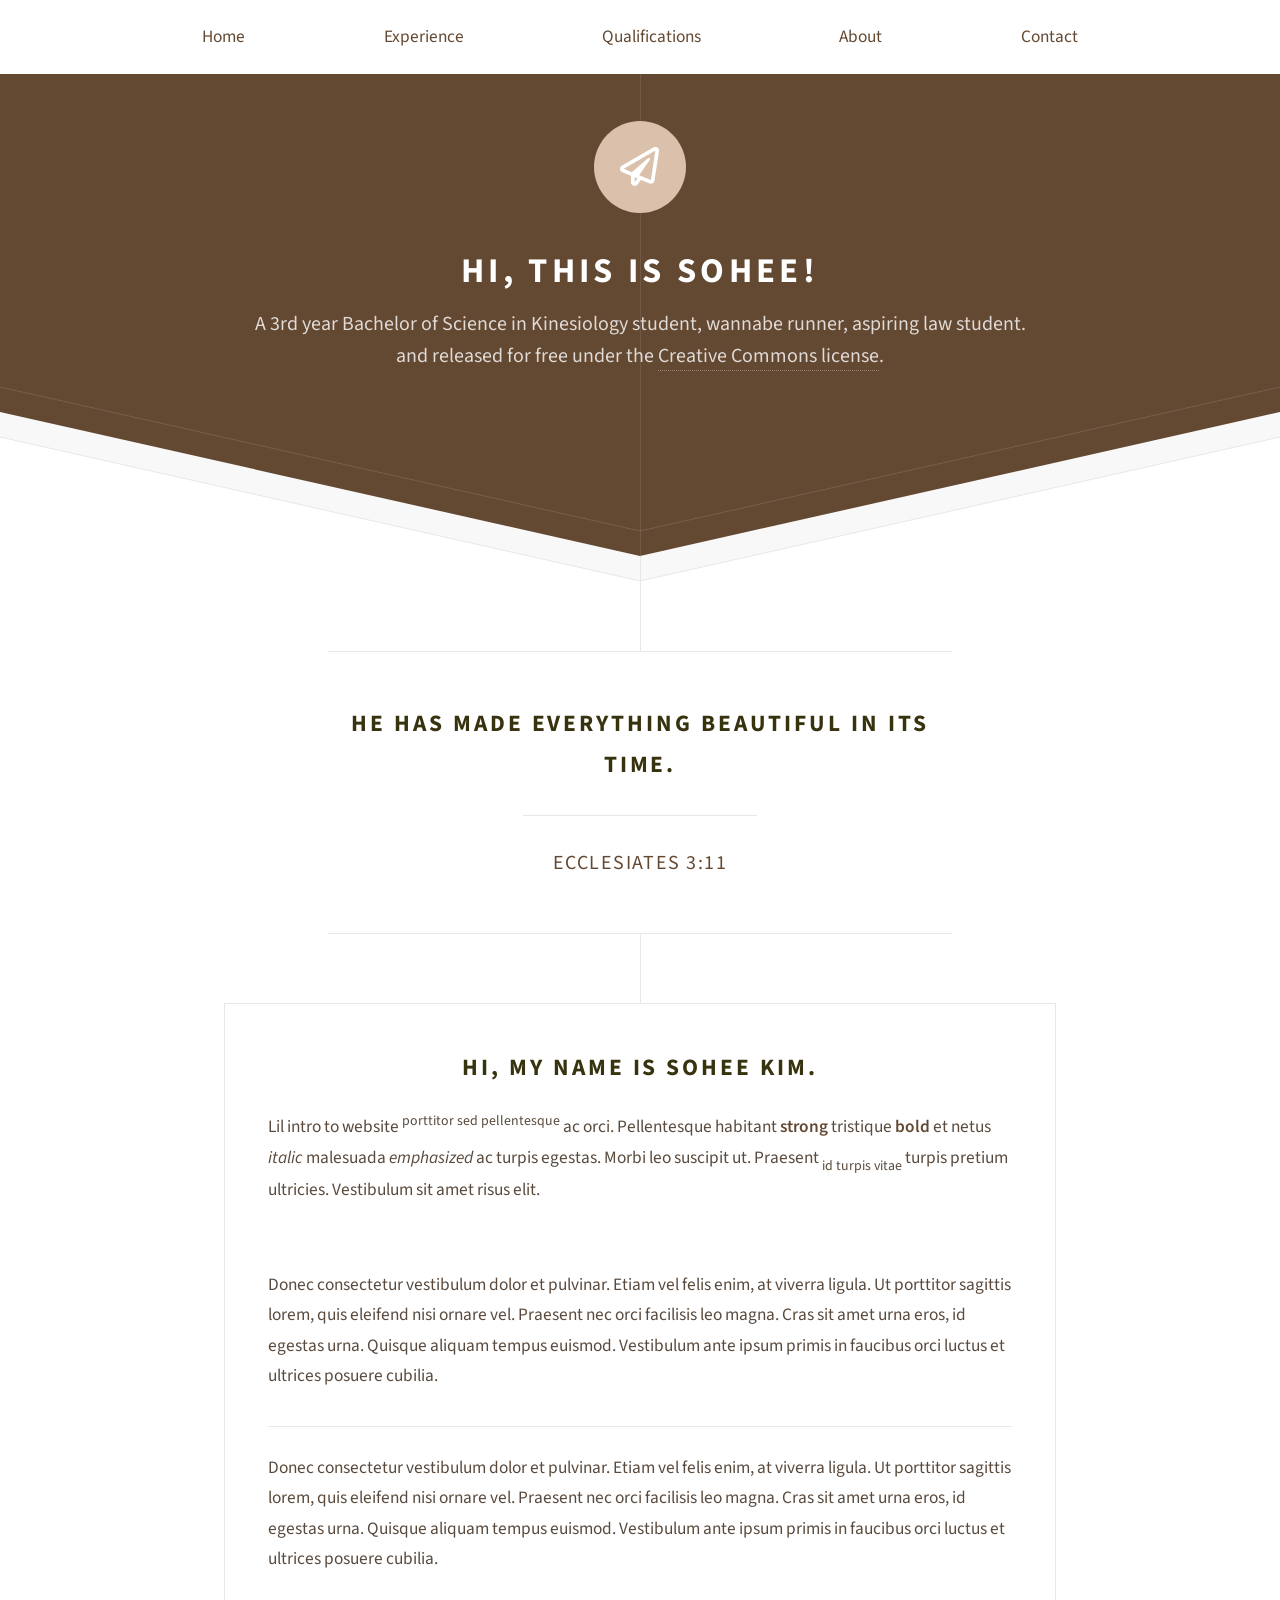
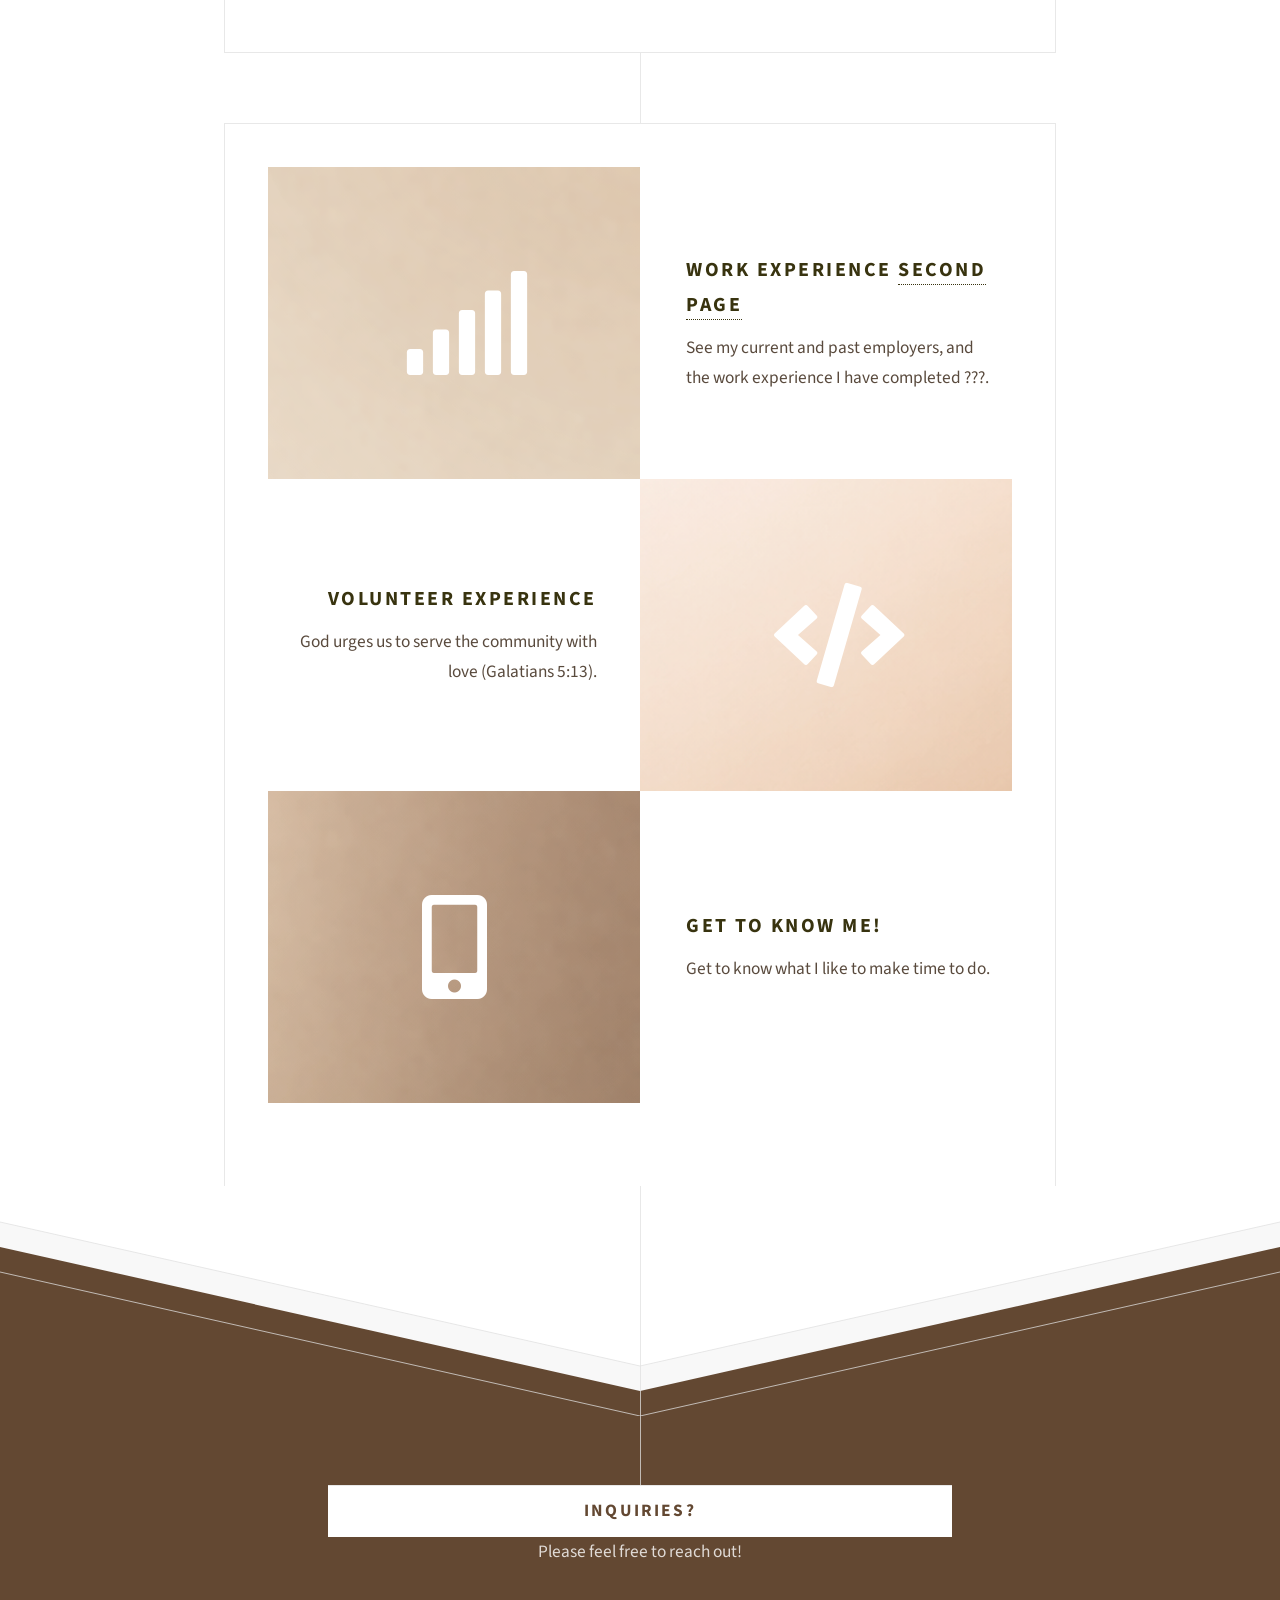
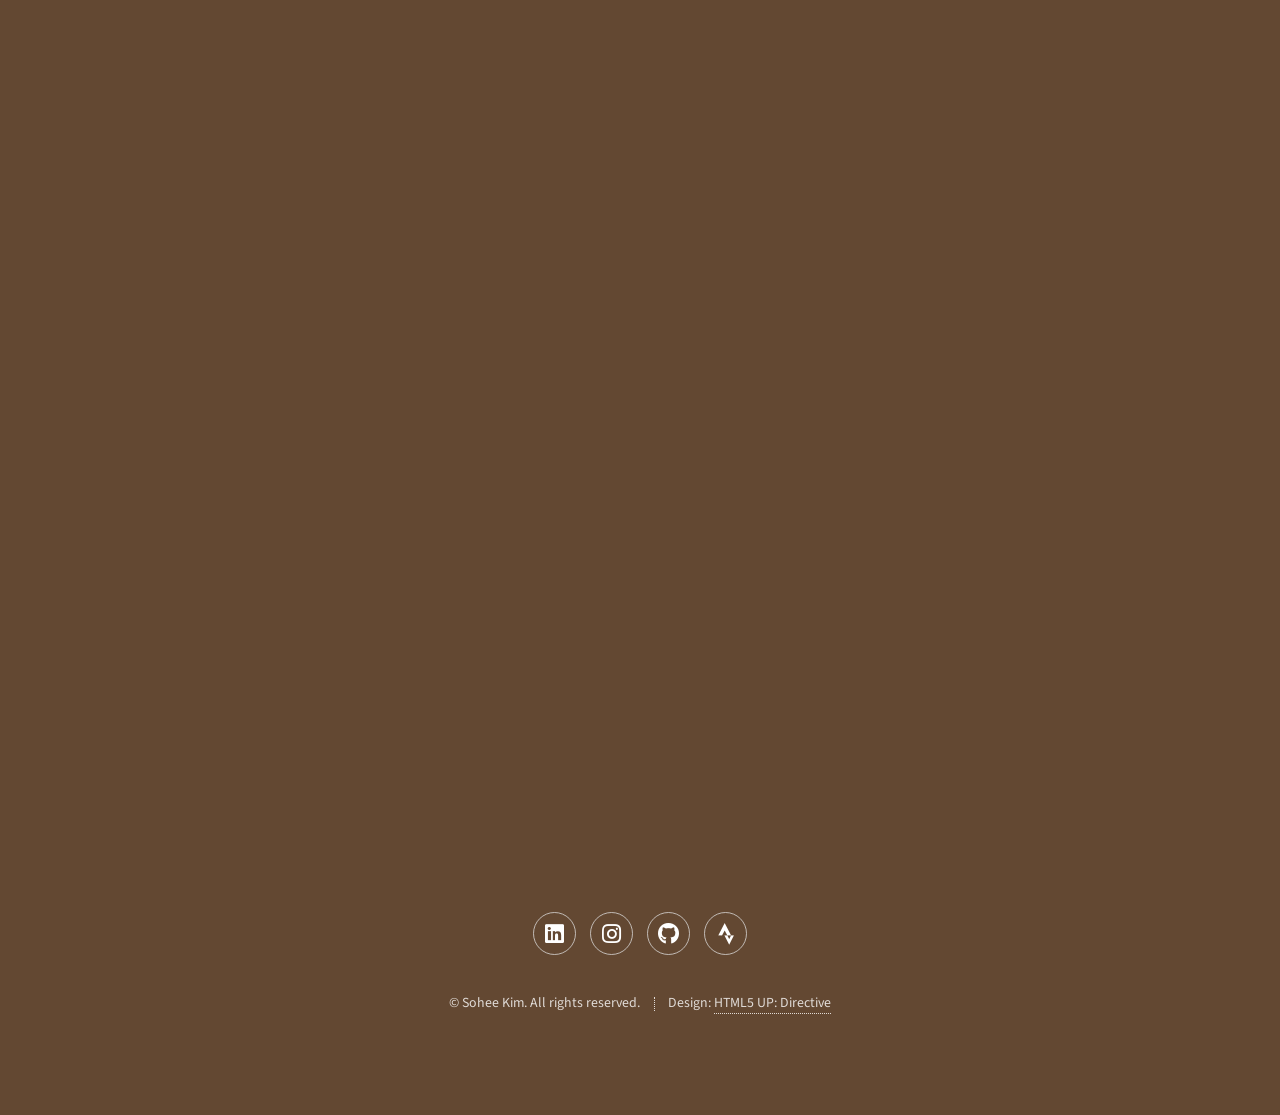
==== commit 4a00c1d5: "specify nav bar contact page path from footer to index page footer" ====
--- a/index.html
+++ b/index.html
@@ -17,7 +17,7 @@
 		
 		<!--Navigation Bar-->
 		<nav id="navbar" class="navbar" role="navigation"> 
-			<button class="navbar-toggler collapsed"> 
+			<button class="burger collapsed"> 
 				<span class="icon-bar top-bar"></span> 
 				<span class="icon-bar middle-bar"></span> 
 				<span class="icon-bar bottom-bar"></span> 
@@ -36,7 +36,7 @@
 					<a class="nav-link" href="./aboutmepg.html">About</a> 
 				</li> 
 				<li class="nav-item"> 
-					<a class="nav-link" href="#footer">Contact</a> 
+					<a class="nav-link" href="./index.html#footer">Contact</a> 
 				</li>
 			</ul> 
 		</nav>
--- a/assets/css/main.css
+++ b/assets/css/main.css
@@ -2707,7 +2707,7 @@
 		background-repeat: repeat-x,						repeat,					no-repeat;
 		background-size: 3200px 460px,					auto,					cover;
 		color: rgba(255, 255, 255, 0.8);
-		padding: 10em 0 20em 0;
+		padding: 47px 0 20em 0;
 		position: relative;
 		text-align: center;
 	}
@@ -2952,7 +2952,7 @@
 		/* Header */
 
 			#header {
-				padding: 8em 0 16em 0;
+				padding: 47px 0 16em 0;
 			}
 
 				#header h1 {
@@ -3023,7 +3023,7 @@
 				background-attachment: scroll,							scroll,							scroll;
 				background-image: url("images/top-1600.svg"), url("../../images/634832.png"), url("../../images/634832.png");
 				background-size: 1600px 230px,					auto,							cover;
-				padding: 6em 0 12em 0;
+				padding: 47px 0 12em 0;
 			}
 
 				#header:before {
@@ -3175,7 +3175,7 @@
 			#header {
 				background-image: url("images/top-1280.svg"), url("../../images/634832.png"), url("../../images/634832.png");
 				background-size: 1280px 184px,						auto,							cover;
-				padding: 3em 0 7em 0;
+				padding: 47px 0 7em 0;
 			}
 
 				#header:before {
--- a/assets/css/navbar.css
+++ b/assets/css/navbar.css
@@ -27,7 +27,7 @@
     border-bottom: solid;
 }
 
-.navbar-toggler {
+.burger {
     display: none;
 }
 
@@ -54,7 +54,7 @@
         background-color: #ffffff;
     }
 
-    .navbar-toggler {
+    .burger {
         display: flex;
         width: 20px;
         height: 20px;
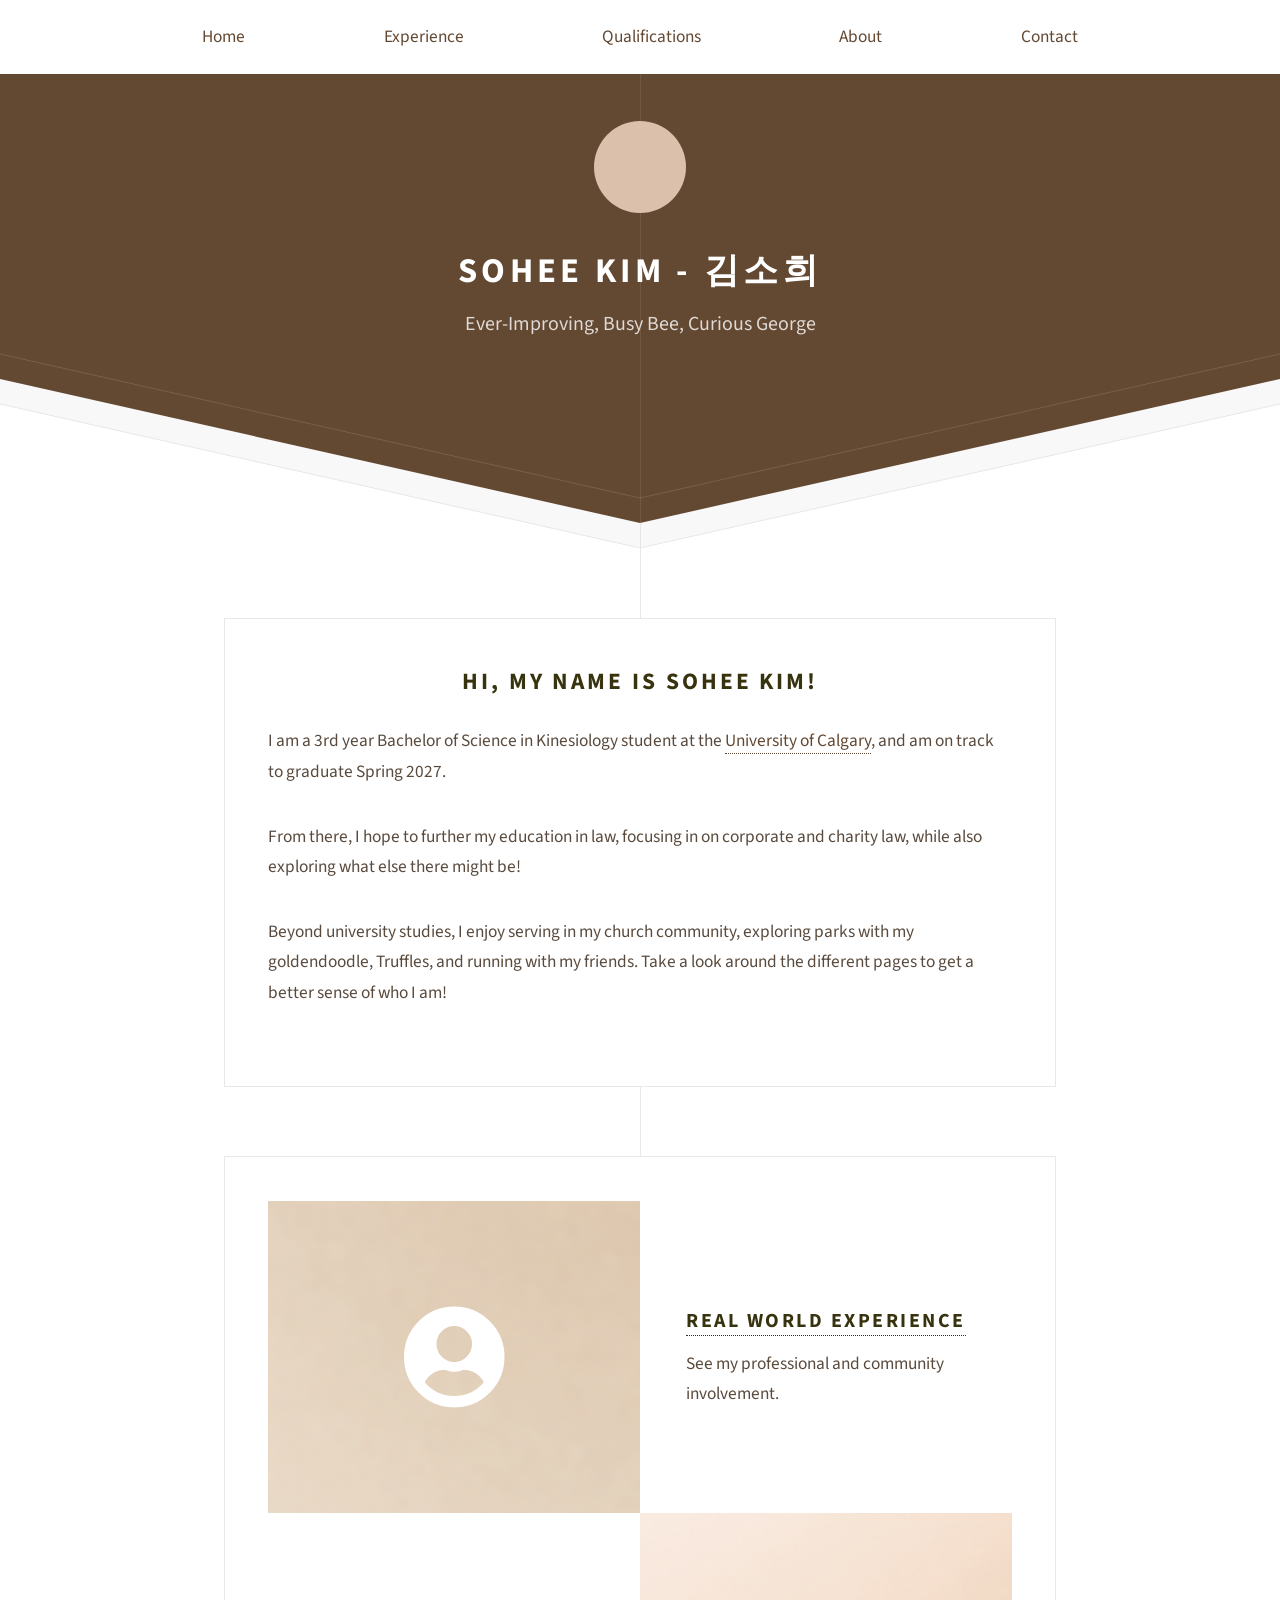
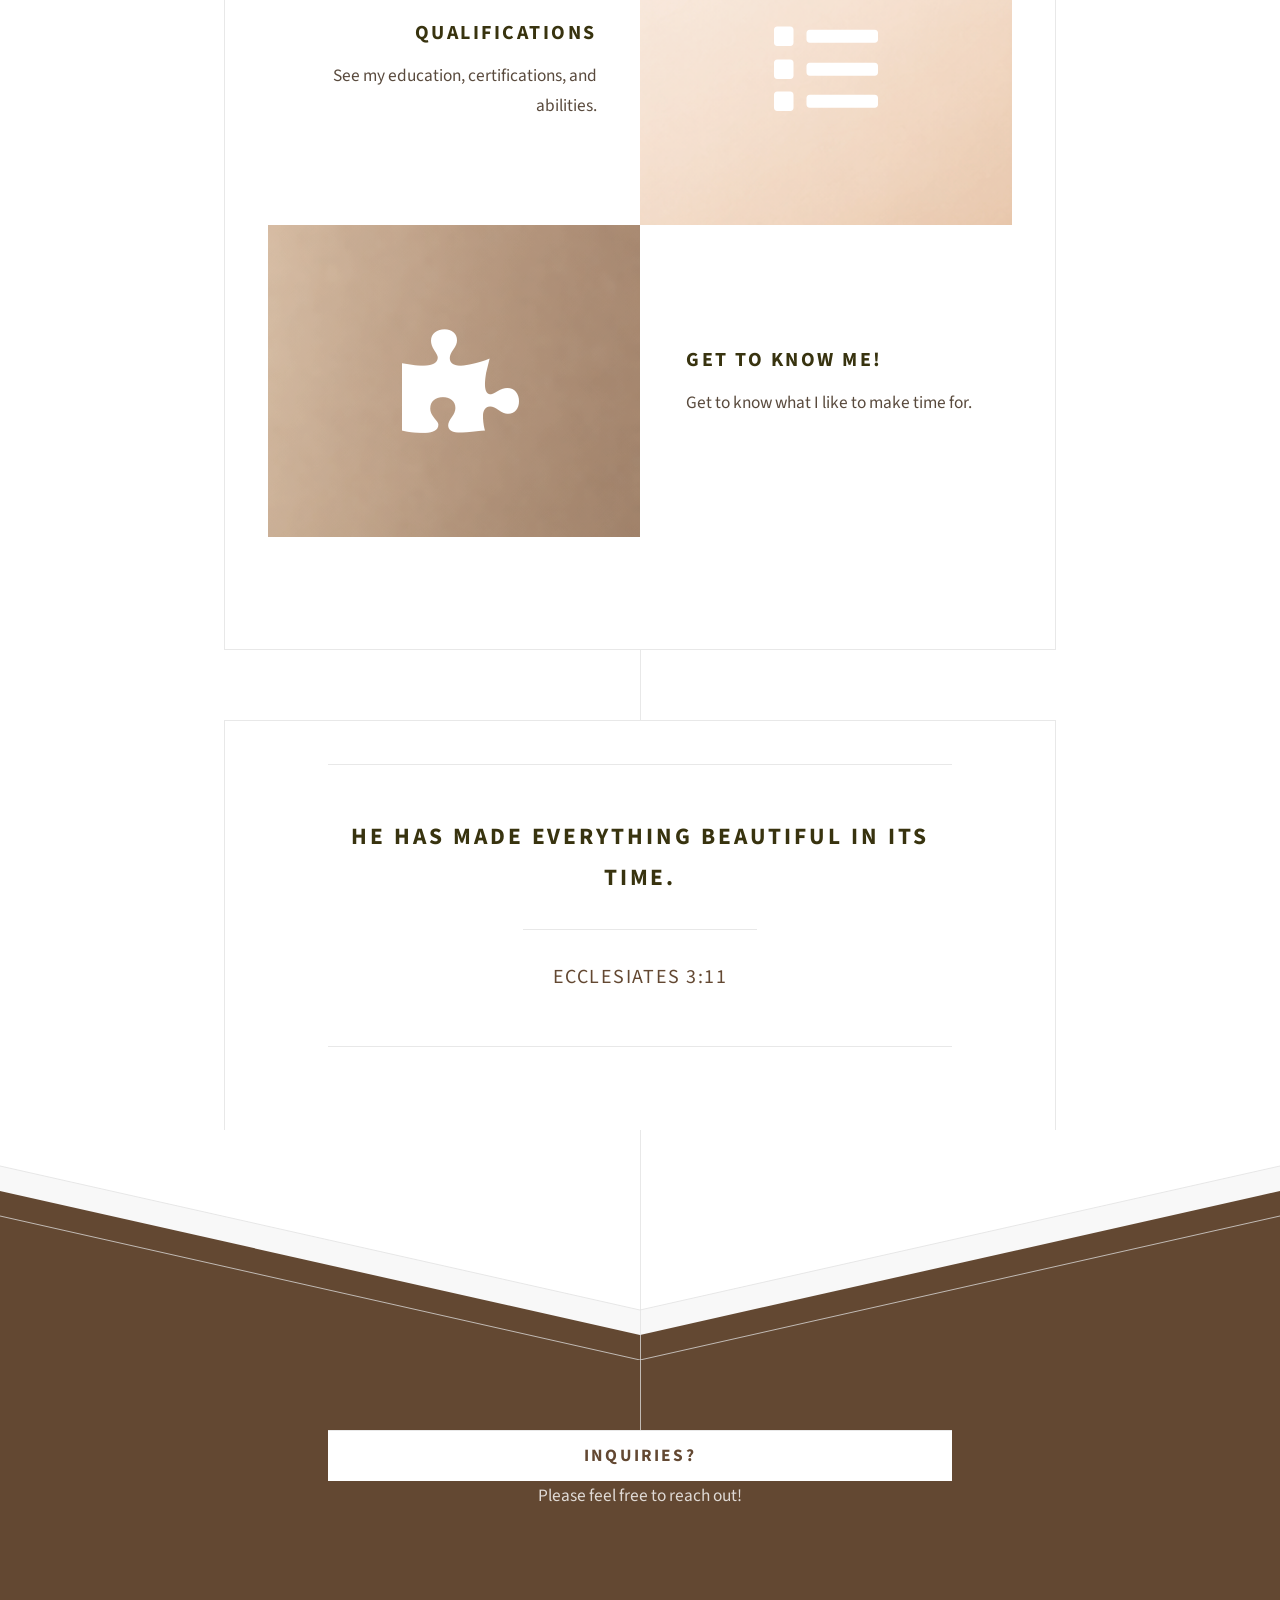
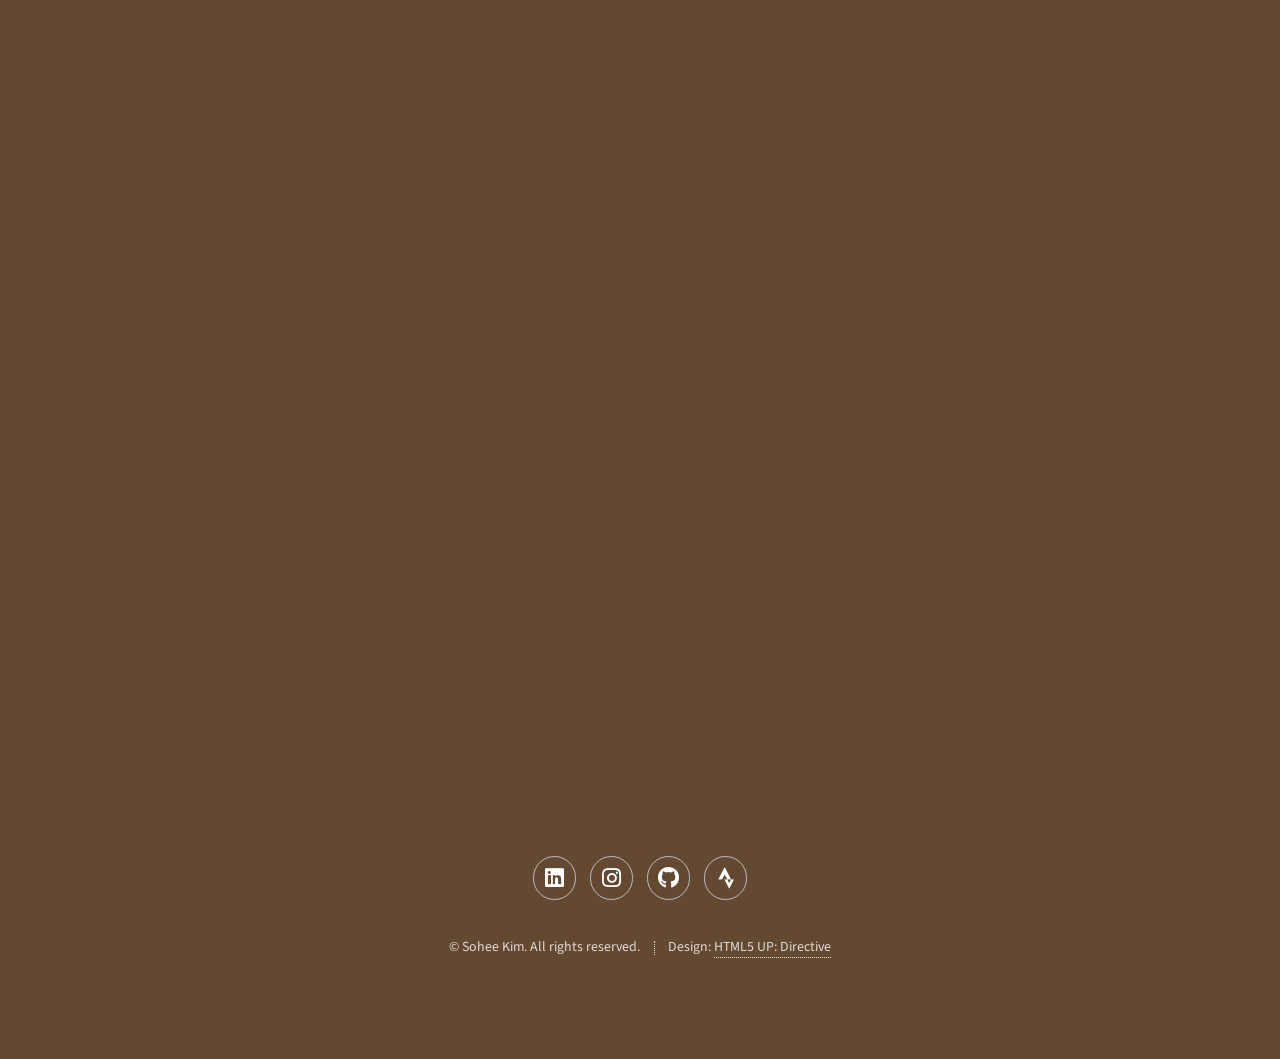
==== commit 95b74e62: "update icons + descriptions + links to subpages on main page; updated main name; updated opening int" ====
--- a/index.html
+++ b/index.html
@@ -41,126 +41,115 @@
 			</ul> 
 		</nav>
 
-		<!-- Header -->
-			<div id="header">
-				<span class="logo icon fa-paper-plane"></span>
-				<h1>Hi, this is Sohee!</h1>
-				<p>A 3rd year Bachelor of Science in Kinesiology student, wannabe runner, aspiring law student. 
-				<br />
-				and released for free under the <a href="http://html5up.net/license">Creative Commons license</a>.</p>
+	<!-- Header -->
+		<div id="header">
+			<span class="logo icon fa-coffee"></span>
+			<h1>Sohee Kim - 김소희 </h1>
+			<p>Ever-Improving, Busy Bee, Curious George</p>
+		</div>
+
+	<!-- Main -->
+		<div id="main">
+
+		<div class="box container">
+			<header>
+				<h2>Hi, my name is Sohee Kim!</h2>
+			</header>
+			<section>
+				<!-- <header>
+					<h3>Paragraph</h3>
+					<p>This is the subtitle for this particular heading</p>
+				</header> -->
+				<p>I am a 3rd year Bachelor of Science in Kinesiology student at the 
+					<a href="https://kinesiology.ucalgary.ca/">University of Calgary</a>, and am on track to graduate Spring 2027. </p>
+				<p>From there, I hope to further my education in law, focusing in on corporate and charity law, while also exploring what else there might be!</p>
+				<p>Beyond university studies, I enjoy serving in my church community, exploring parks with my goldendoodle, Truffles, and running with my friends. 
+					Take a look around the different pages to get a better sense of who I am!</p>
+			</section>
+		</div>
+		<div class="box container">
+			<div class="box alt container">
+				<section class="feature left">
+					<a href="./experiencepg.html" class="image icon solid fa-user-circle"><img src="images/pic05.png" alt="" /></a>
+					<div class="content">
+						<h3><a href="./experiencepg.html">Real World Experience</a></h3>
+						<p>See my professional and community involvement.</p>
+					</div>
+				</section>
+				<section class="feature right">
+					<a href="./qualificationspg.html" class="image icon solid fa-list"><img src="images/pic09.png" alt="" /></a>
+					<div class="content">
+						<h3>Qualifications</h3>
+						<p>See my education, certifications, and abilities.</p>
+					</div>
+				</section>
+				<section class="feature left">
+					<a href="./aboutmepg.html" class="image icon solid fa-puzzle-piece"><img src="images/pic07.png" alt="" /></a>
+					<div class="content">
+						<h3>Get to know me!</h3>
+						<p>Get to know what I like to make time for.</p>
+					</div>
+				</section>
 			</div>
+		</div>
 
-		<!-- Main -->
-			<div id="main">
+		<div class = "box container">
+			<header class="major container medium">
+				<h2>He has made everything beautiful in its time. </h2>
+				<p>Ecclesiates 3:11</p>
+			</header>
+		</div>
 
-				<header class="major container medium">
-					<h2>He has made everything beautiful in its time. </h2>
-					<p>Ecclesiates 3:11</p>
+	<!-- Footer -->
+		<div id="footer">
+			<div class="container medium">
+				<header class="major last">
+					<h1>Inquiries?</h1>
 				</header>
 
-			<div class="box container">
-				<header>
-					<h2>Hi, my name is Sohee Kim.</h2>
-				</header>
-				<section>
-					<!-- <header>
-						<h3>Paragraph</h3>
-						<p>This is the subtitle for this particular heading</p>
-					</header> -->
-					<p>Lil intro to website <sup>porttitor sed pellentesque</sup> ac orci. Pellentesque
-					habitant <strong>strong</strong> tristique <b>bold</b> et netus <i>italic</i> malesuada <em>emphasized</em> ac turpis egestas. Morbi
-					leo suscipit ut. Praesent <sub>id turpis vitae</sub> turpis pretium ultricies. Vestibulum sit
-					amet risus elit.</p>
-					<br>
-					<p>Donec consectetur vestibulum dolor et pulvinar. Etiam vel felis enim, at viverra
-					ligula. Ut porttitor sagittis lorem, quis eleifend nisi ornare vel. Praesent nec orci
-					facilisis leo magna. Cras sit amet urna eros, id egestas urna. Quisque aliquam
-					tempus euismod. Vestibulum ante ipsum primis in faucibus orci luctus et ultrices
-					posuere cubilia.</p>
-					<hr />
-					<p>Donec consectetur vestibulum dolor et pulvinar. Etiam vel felis enim, at viverra
-					ligula. Ut porttitor sagittis lorem, quis eleifend nisi ornare vel. Praesent nec orci
-					facilisis leo magna. Cras sit amet urna eros, id egestas urna. Quisque aliquam
-					tempus euismod. Vestibulum ante ipsum primis in faucibus orci luctus et ultrices
-					posuere cubilia.</p>
-				</section>
+				<p>Please feel free to reach out!</p>
+
+				<!-- <form method="post" action="#">
+					<div class="row">
+						<div class="col-6 col-12-mobilep">
+							<input type="text" name="name" placeholder="Name" />
+						</div>
+						<div class="col-6 col-12-mobilep">
+							<input type="email" name="email" placeholder="Email" />
+						</div>
+						<div class="col-12">
+							<textarea name="message" placeholder="Message" rows="6"></textarea>
+						</div>
+						<div class="col-12">
+							<ul class="actions special">
+								<li><input type="submit" value="Send Message" /></li>
+							</ul>
+						</div>
+					</div>
+				</form> -->
+							
+				<iframe class="form" src="https://docs.google.com/forms/d/e/1FAIpQLSfwUPMub2OZuBXwo8XiN9Te-NIImw7Dk1dNREvaT3R9eOOx6w/viewform?embedded=true">Loading…</iframe>
+
+				<ul class="icons">
+					<li><a href="https://www.linkedin.com/in/sohee-kim-852875299/" class="icon brands fa-linkedin"><span class="label">LinkedIn</span></a></li>
+					<li><a href="https://www.instagram.com/kim_soheee/" class="icon brands fa-instagram"><span class="label">Instagram</span></a></li>
+					<li><a href="https://github.com/kim-soheee" class="icon brands fa-github"><span class="label">Github</span></a></li>
+					<li><a href="https://strava.app.link/TRimyDKIU1b" class="icon brands fa-strava"><span class="label">Strava</span></a></li>
+				</ul>
+
+				<ul class="copyright">
+					<li>&copy; Sohee Kim. All rights reserved.</li><li>Design: <a href="http://html5up.net/directive">HTML5 UP: Directive</a></li>
+				</ul>
 			</div>
-			<div class="box container">
-				<div class="box alt container">
-					<section class="feature left">
-						<a href="#" class="image icon solid fa-signal"><img src="images/pic05.png" alt="" /></a>
-						<div class="content">
-							<h3>Work Experience <a href="./page1.html">second page</a> </h3>
-							<p>See my current and past employers, and the work experience I have completed ???.</p>
-						</div>
-					</section>
-					<section class="feature right">
-						<a href="#" class="image icon solid fa-code"><img src="images/pic09.png" alt="" /></a>
-						<div class="content">
-							<h3>Volunteer Experience</h3>
-							<p>God urges us to serve the community with love (Galatians 5:13).</p>
-						</div>
-					</section>
-					<section class="feature left">
-						<a href="#" class="image icon solid fa-mobile-alt"><img src="images/pic07.png" alt="" /></a>
-						<div class="content">
-							<h3>Get to know me!</h3>
-							<p>Get to know what I like to make time to do.</p>
-						</div>
-					</section>
-				</div>
-			</div>
+		</div>
 
-		<!-- Footer -->
-			<div id="footer">
-				<div class="container medium">
-					<header class="major last">
-						<h1>Inquiries?</h1>
-					</header>
-
-					<p>Please feel free to reach out!</p>
-
-					<!-- <form method="post" action="#">
-						<div class="row">
-							<div class="col-6 col-12-mobilep">
-								<input type="text" name="name" placeholder="Name" />
-							</div>
-							<div class="col-6 col-12-mobilep">
-								<input type="email" name="email" placeholder="Email" />
-							</div>
-							<div class="col-12">
-								<textarea name="message" placeholder="Message" rows="6"></textarea>
-							</div>
-							<div class="col-12">
-								<ul class="actions special">
-									<li><input type="submit" value="Send Message" /></li>
-								</ul>
-							</div>
-						</div>
-					</form> -->
-								
-					<iframe class="form" src="https://docs.google.com/forms/d/e/1FAIpQLSfwUPMub2OZuBXwo8XiN9Te-NIImw7Dk1dNREvaT3R9eOOx6w/viewform?embedded=true">Loading…</iframe>
-
-					<ul class="icons">
-						<li><a href="https://www.linkedin.com/in/sohee-kim-852875299/" class="icon brands fa-linkedin"><span class="label">LinkedIn</span></a></li>
-						<li><a href="https://www.instagram.com/kim_soheee/" class="icon brands fa-instagram"><span class="label">Instagram</span></a></li>
-						<li><a href="https://github.com/kim-soheee" class="icon brands fa-github"><span class="label">Github</span></a></li>
-						<li><a href="https://strava.app.link/TRimyDKIU1b" class="icon brands fa-strava"><span class="label">Strava</span></a></li>
-					</ul>
-
-					<ul class="copyright">
-						<li>&copy; Sohee Kim. All rights reserved.</li><li>Design: <a href="http://html5up.net/directive">HTML5 UP: Directive</a></li>
-					</ul>
-				</div>
-			</div>
-
-			<!-- Scripts -->
-			<script src="assets/js/jquery.min.js"></script>
-			<script src="assets/js/browser.min.js"></script>
-			<script src="assets/js/breakpoints.min.js"></script>
-			<script src="assets/js/util.js"></script>
-			<script src="assets/js/main.js"></script>
-			<script src="assets/js/navbar.js"></script>
+		<!-- Scripts -->
+		<script src="assets/js/jquery.min.js"></script>
+		<script src="assets/js/browser.min.js"></script>
+		<script src="assets/js/breakpoints.min.js"></script>
+		<script src="assets/js/util.js"></script>
+		<script src="assets/js/main.js"></script>
+		<script src="assets/js/navbar.js"></script>
 
 	</body>
 </html>
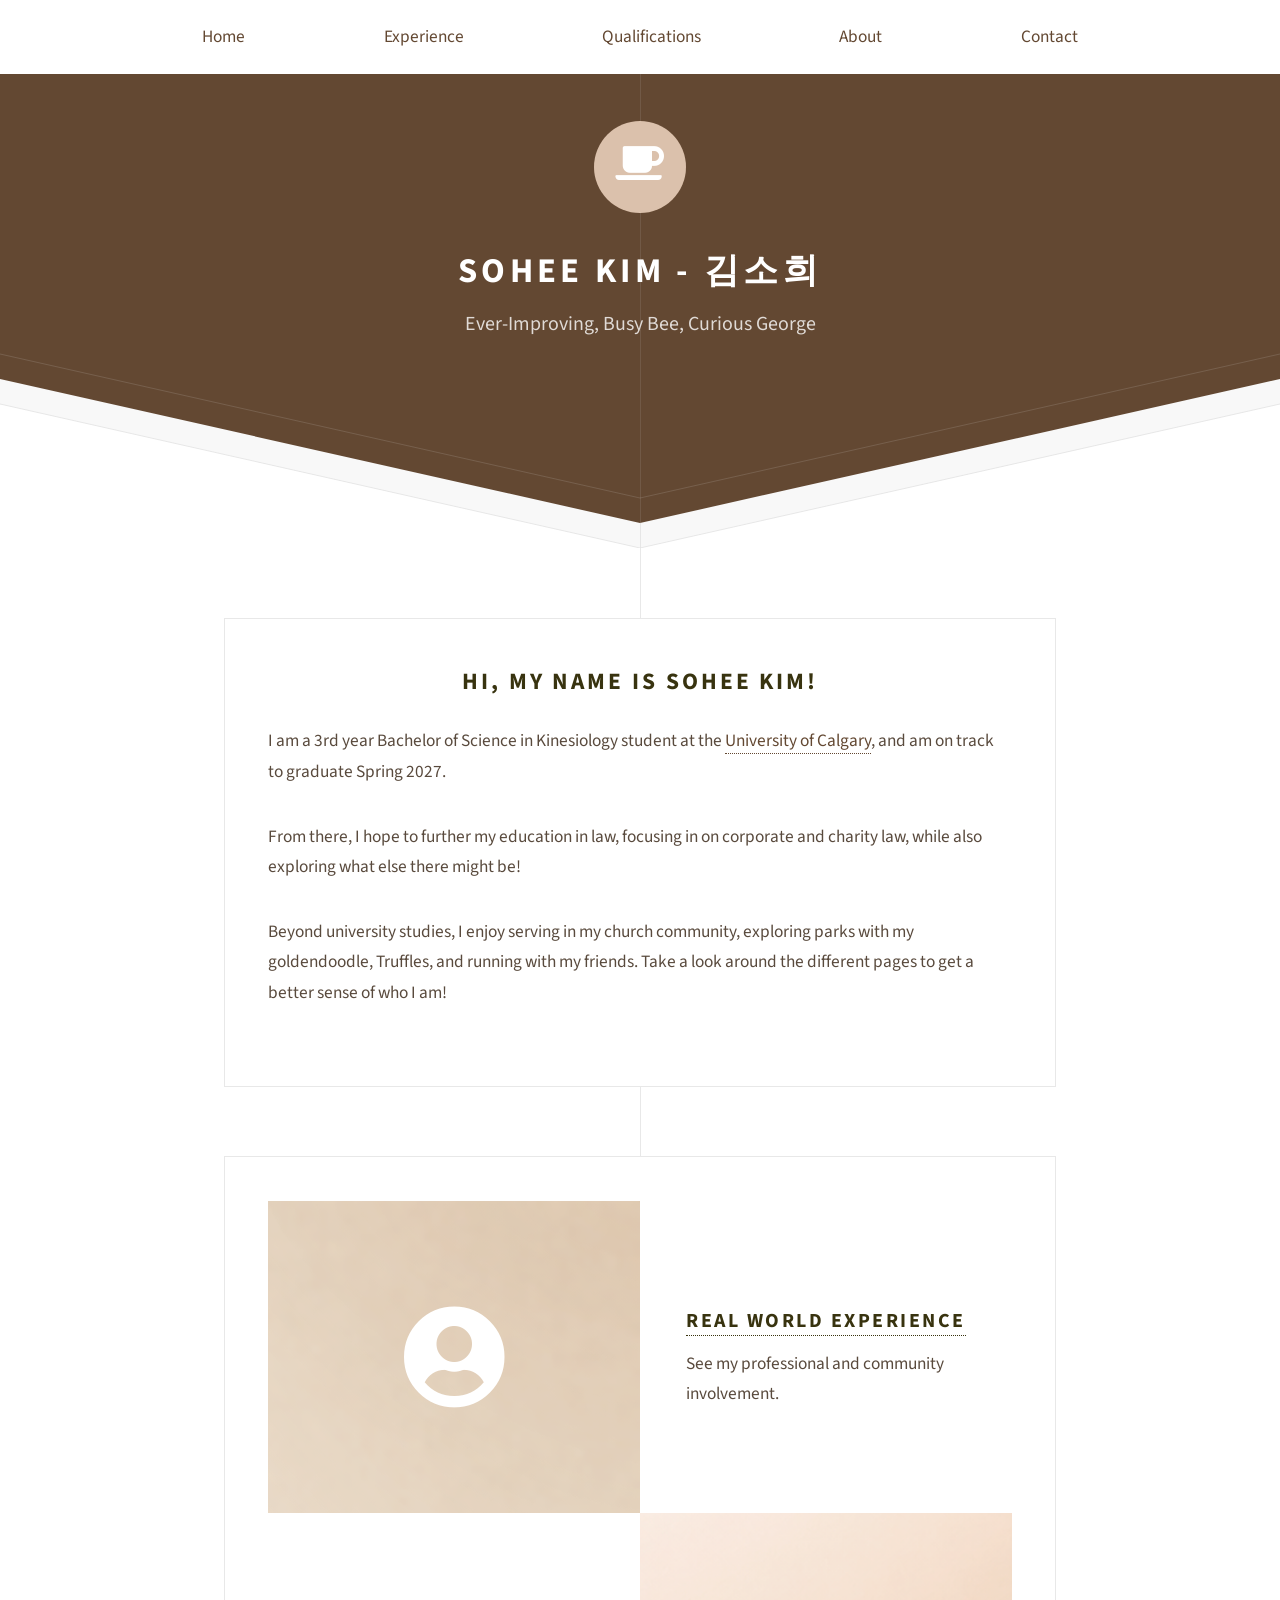
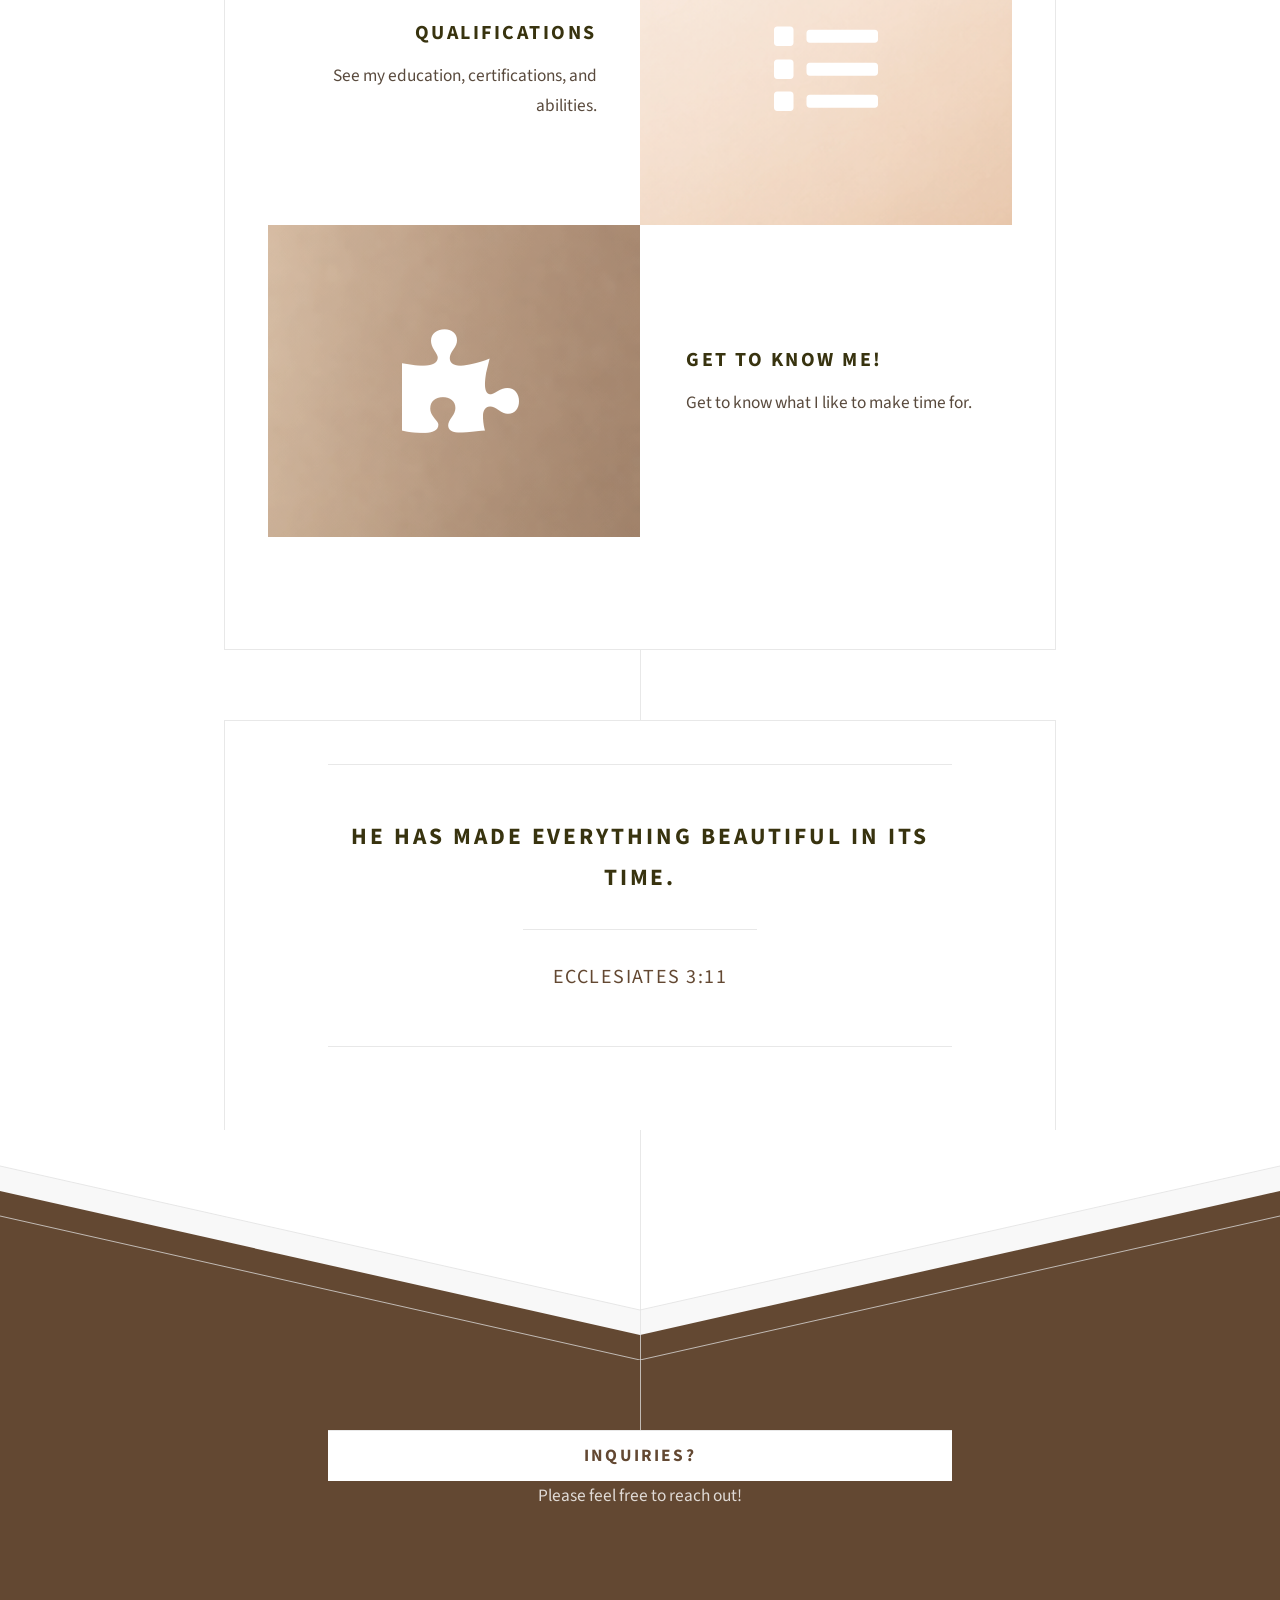
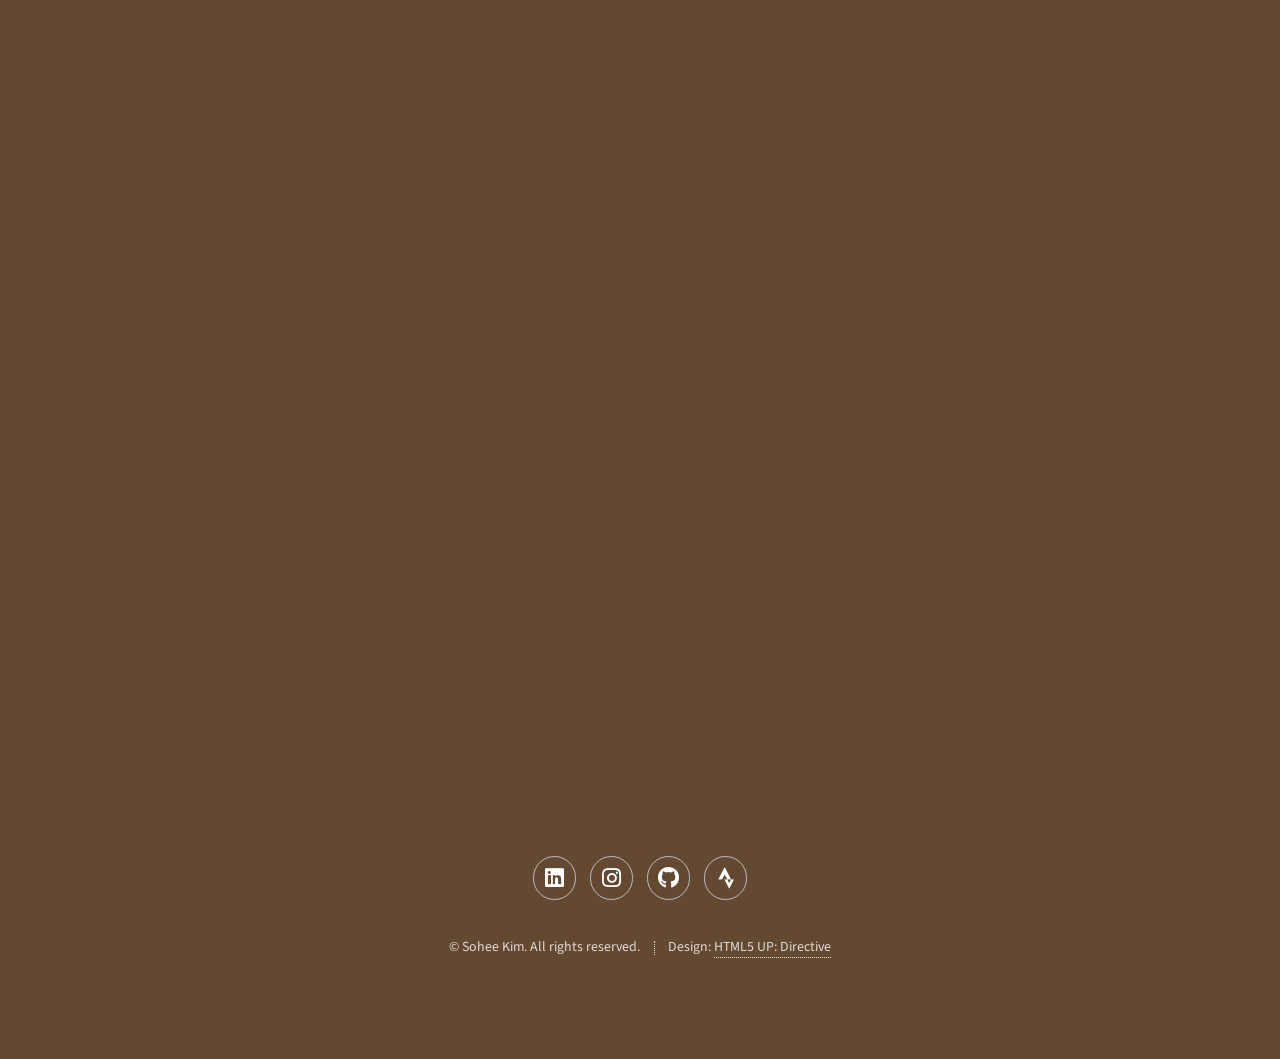
==== commit 8ddd4a96: "fix main coffee icon through fontawesome;" ====
--- a/index.html
+++ b/index.html
@@ -43,7 +43,7 @@
 
 	<!-- Header -->
 		<div id="header">
-			<span class="logo icon fa-coffee"></span>
+			<span class="logo icon"><i class="fas fa-coffee"></i></span>
 			<h1>Sohee Kim - 김소희 </h1>
 			<p>Ever-Improving, Busy Bee, Curious George</p>
 		</div>
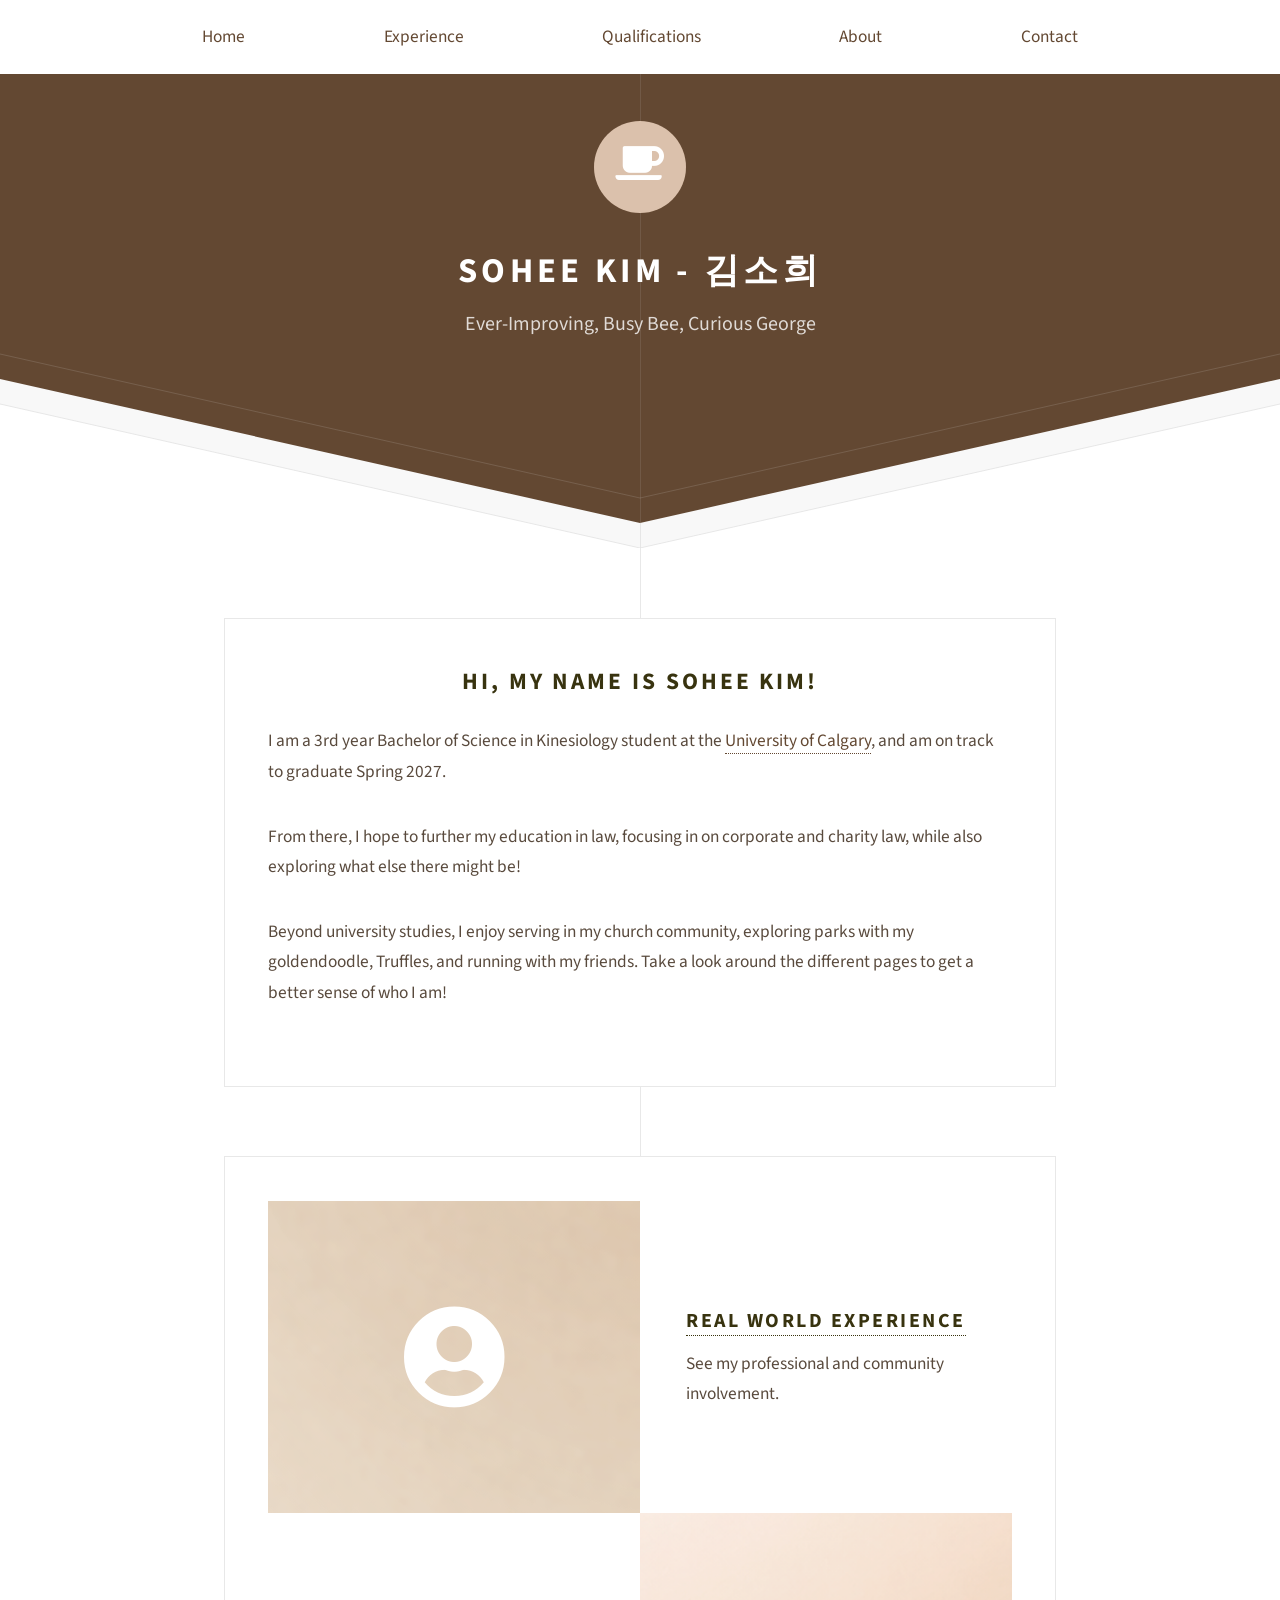
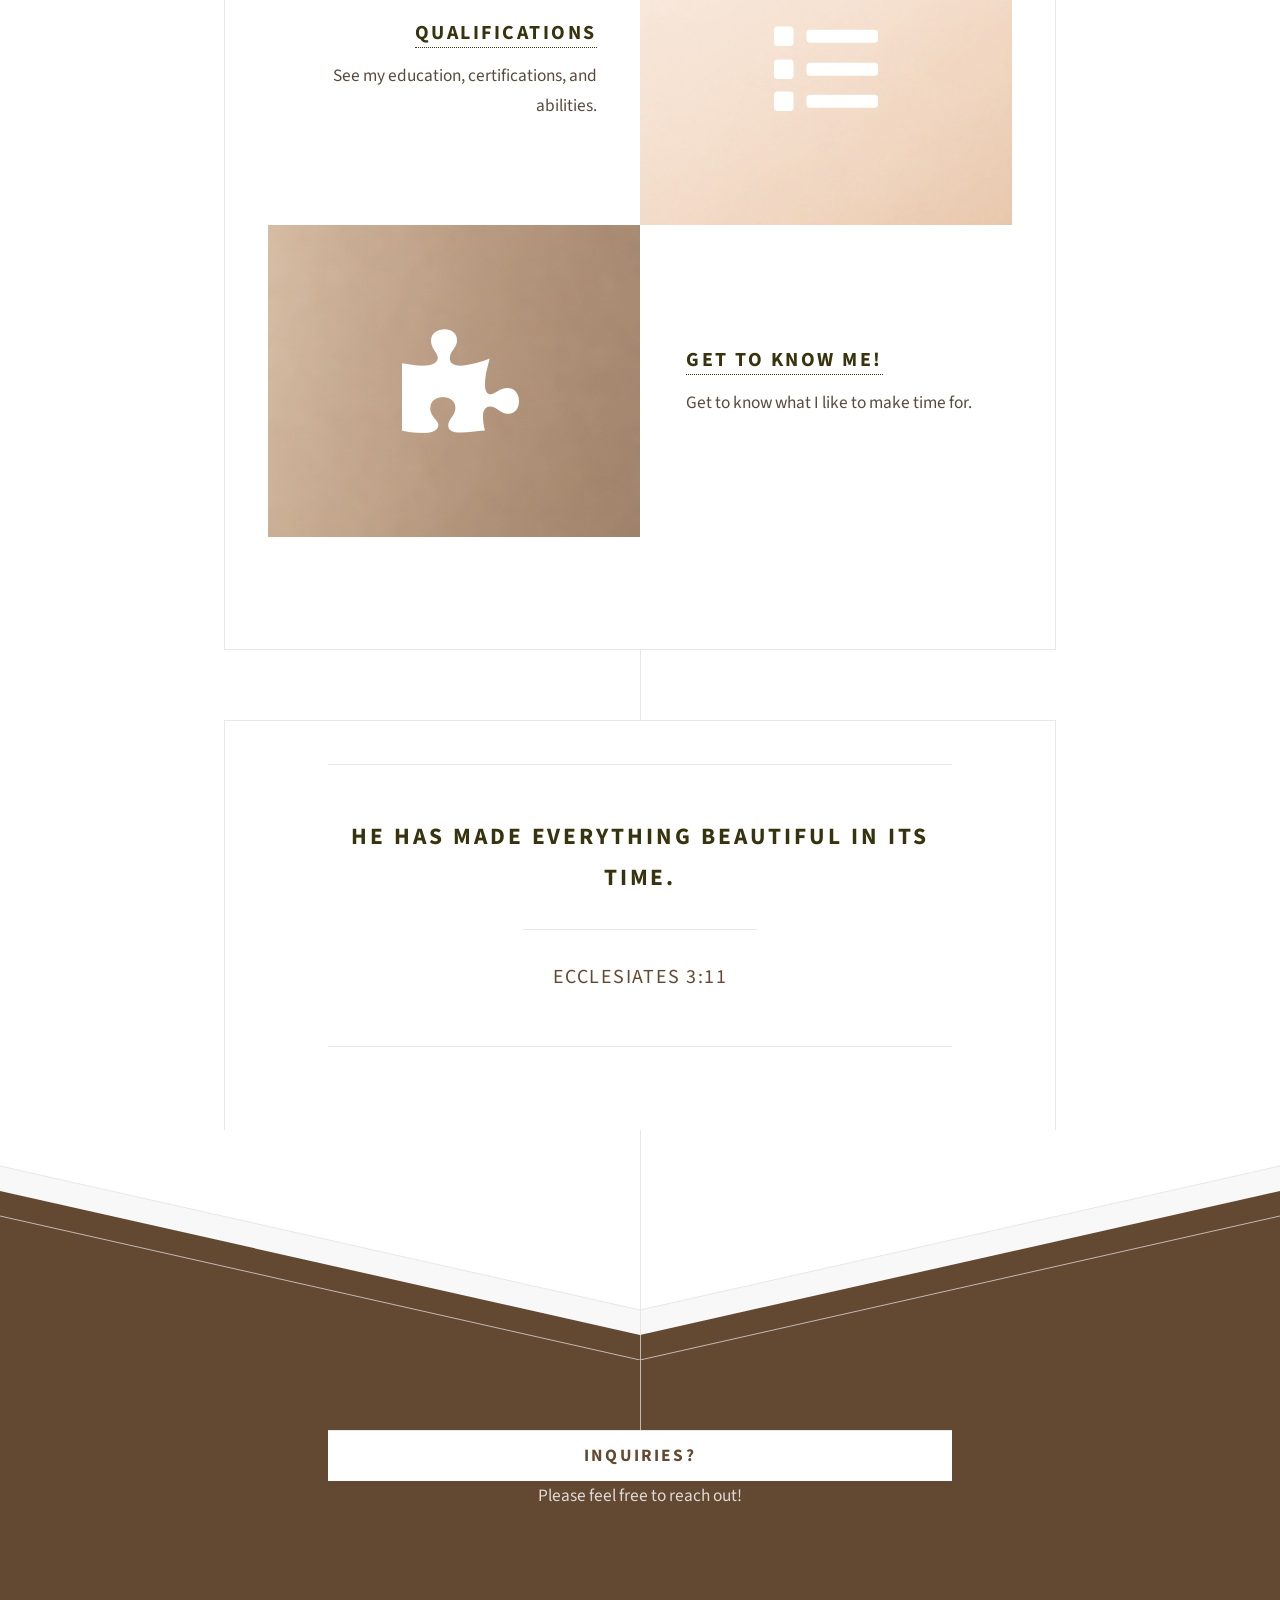
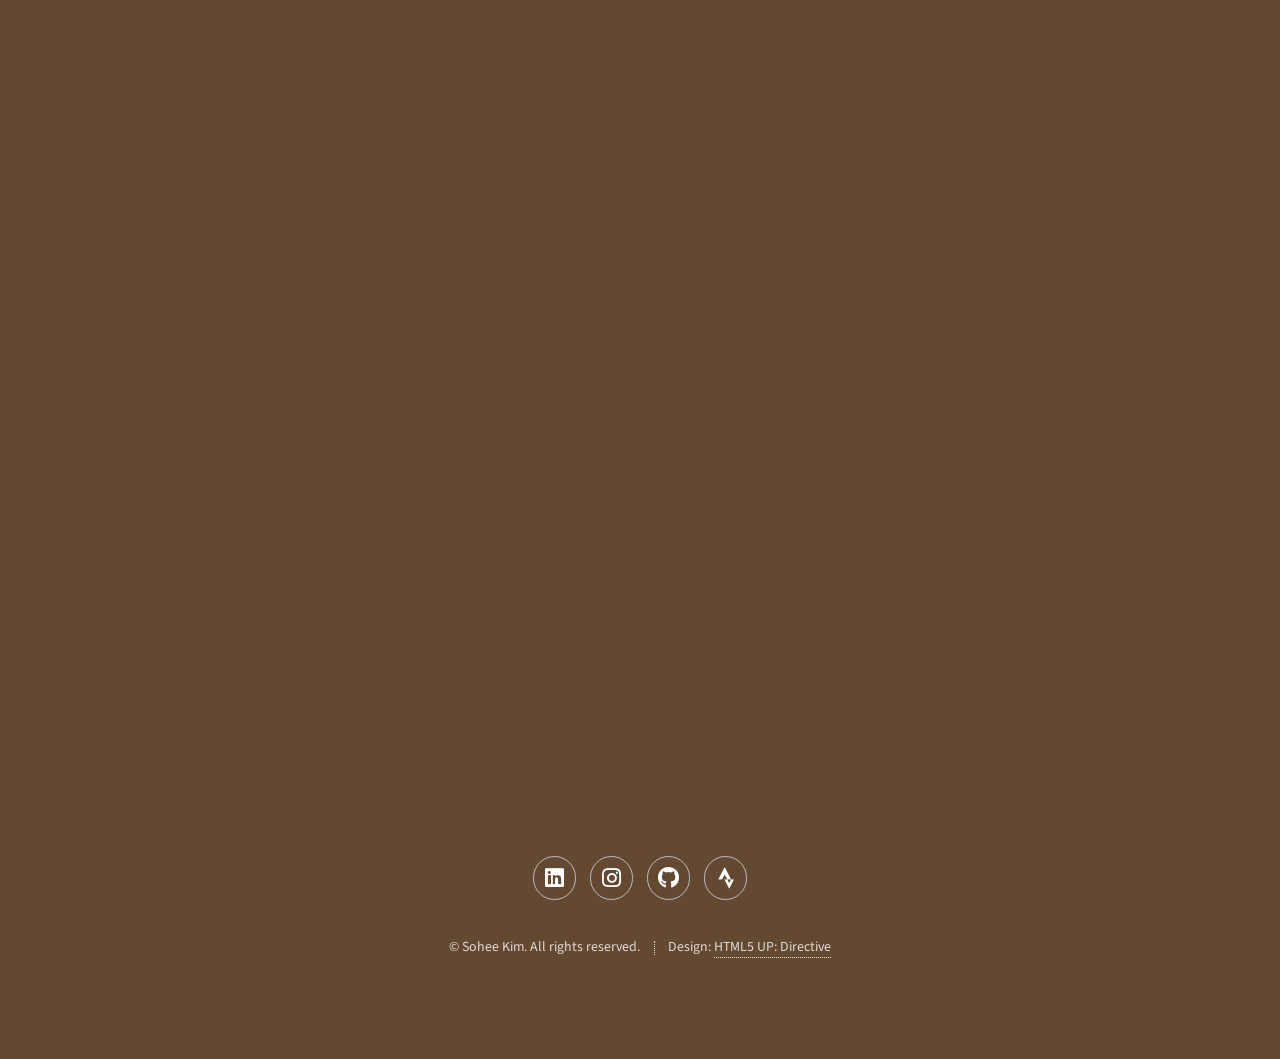
==== commit cd24d8d4: "link all employers to "company" column in experienc page" ====
--- a/index.html
+++ b/index.html
@@ -79,14 +79,14 @@
 				<section class="feature right">
 					<a href="./qualificationspg.html" class="image icon solid fa-list"><img src="images/pic09.png" alt="" /></a>
 					<div class="content">
-						<h3>Qualifications</h3>
+						<h3><a href="./qualificationspg.html">Qualifications</a></h3>
 						<p>See my education, certifications, and abilities.</p>
 					</div>
 				</section>
 				<section class="feature left">
 					<a href="./aboutmepg.html" class="image icon solid fa-puzzle-piece"><img src="images/pic07.png" alt="" /></a>
 					<div class="content">
-						<h3>Get to know me!</h3>
+						<h3><a href="./aboutmepg.html">Get to know me!</a></h3>
 						<p>Get to know what I like to make time for.</p>
 					</div>
 				</section>
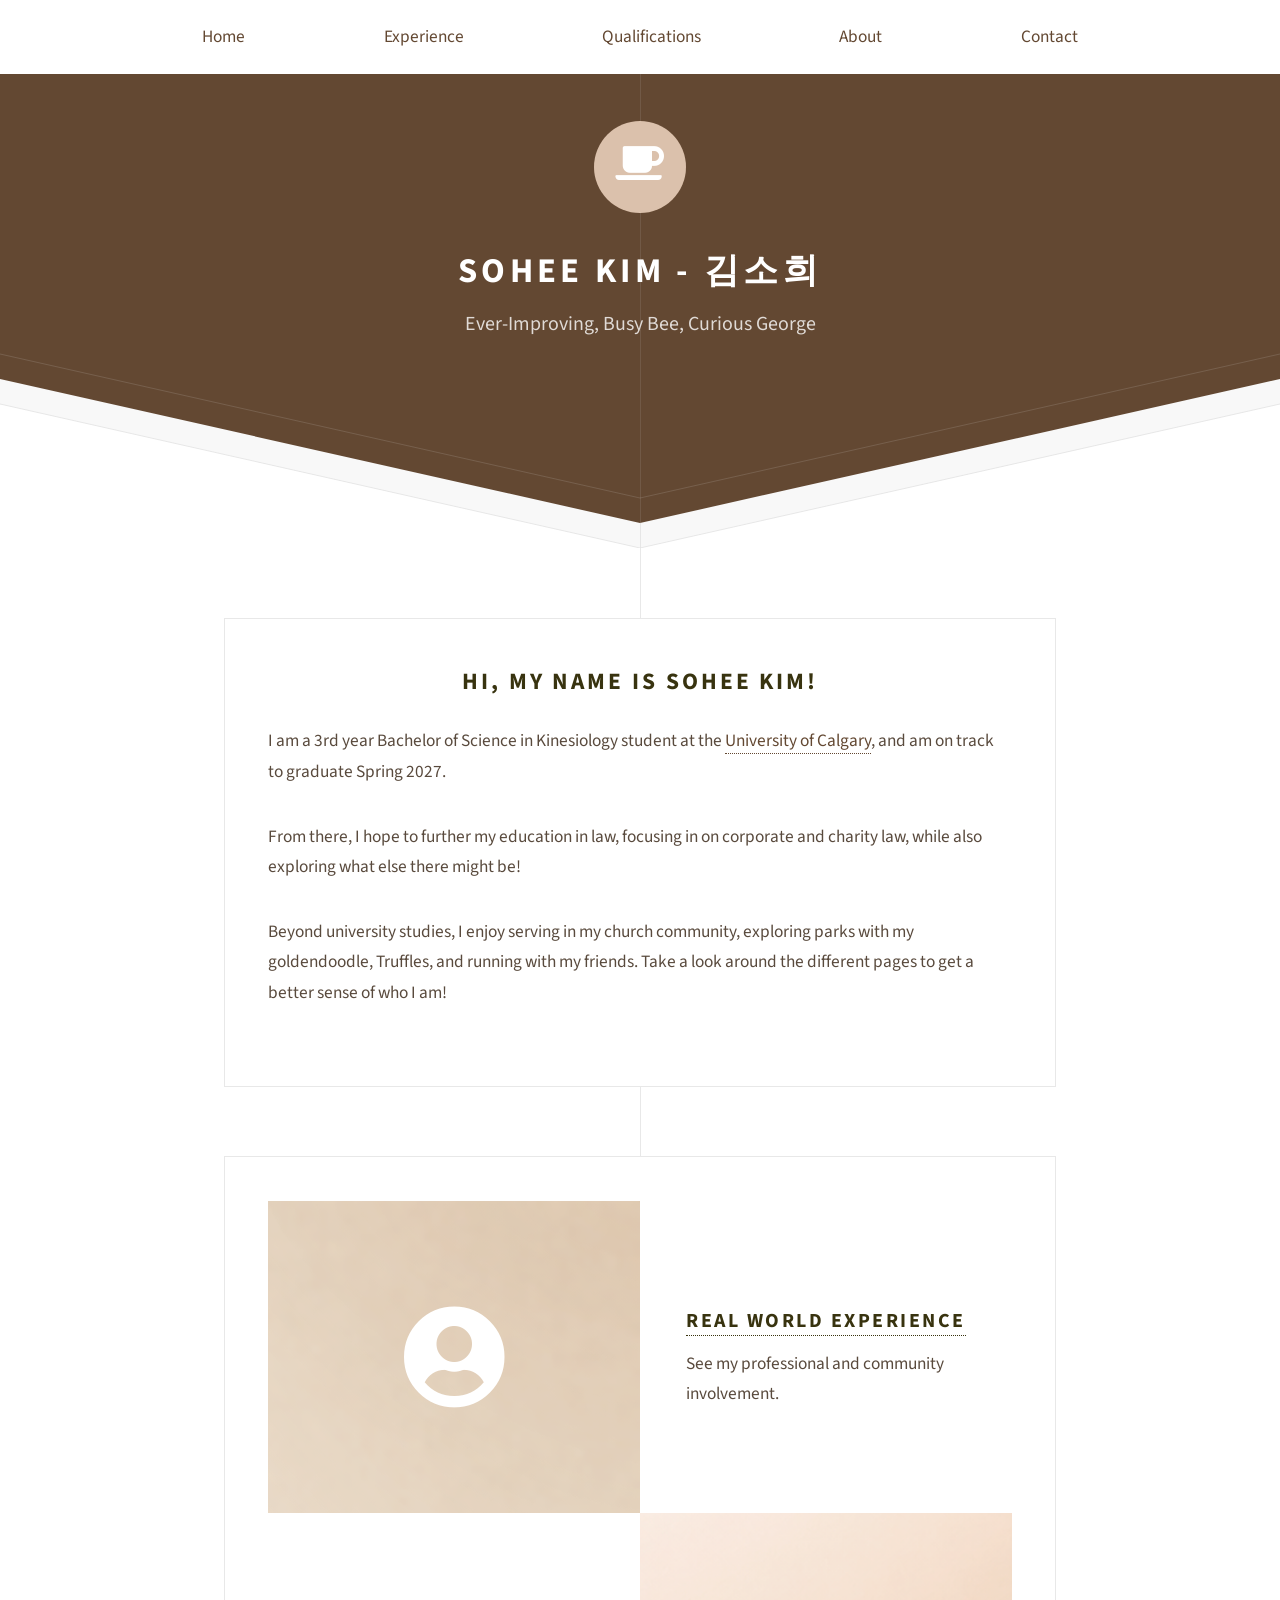
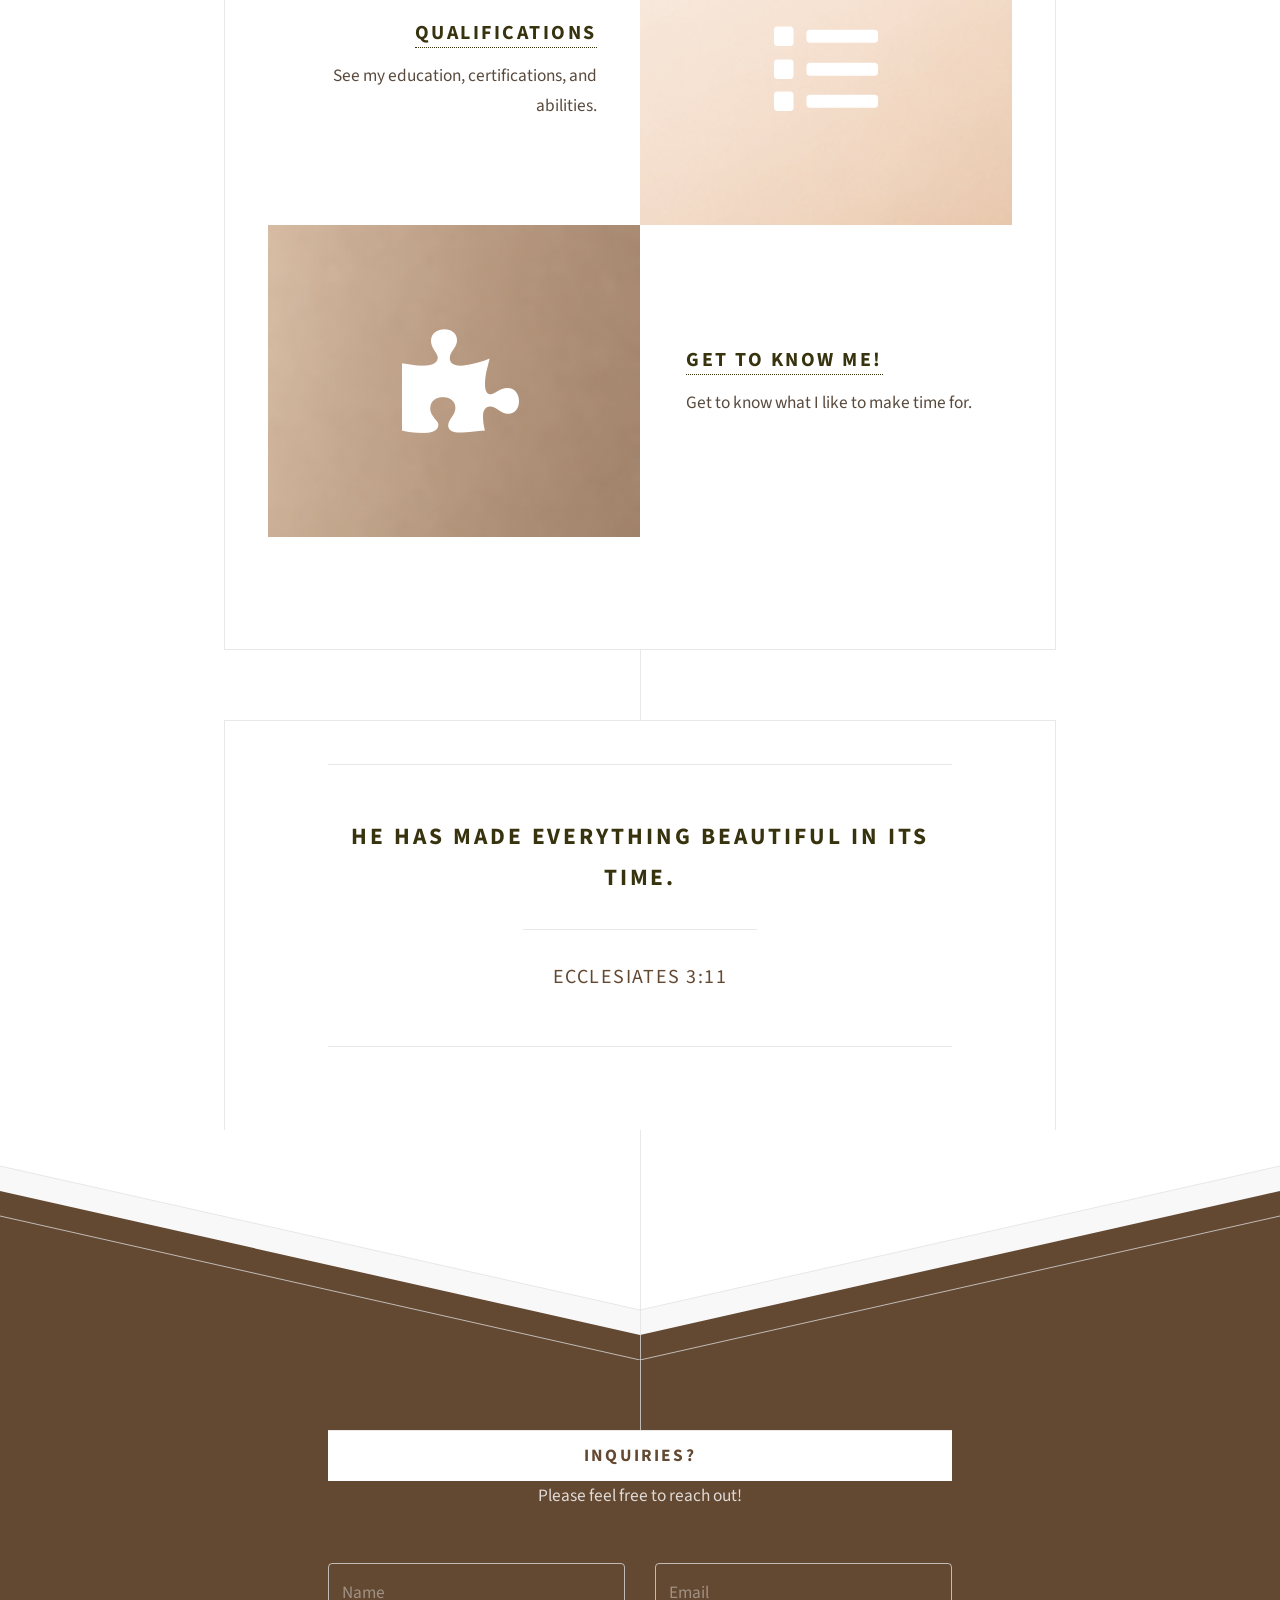
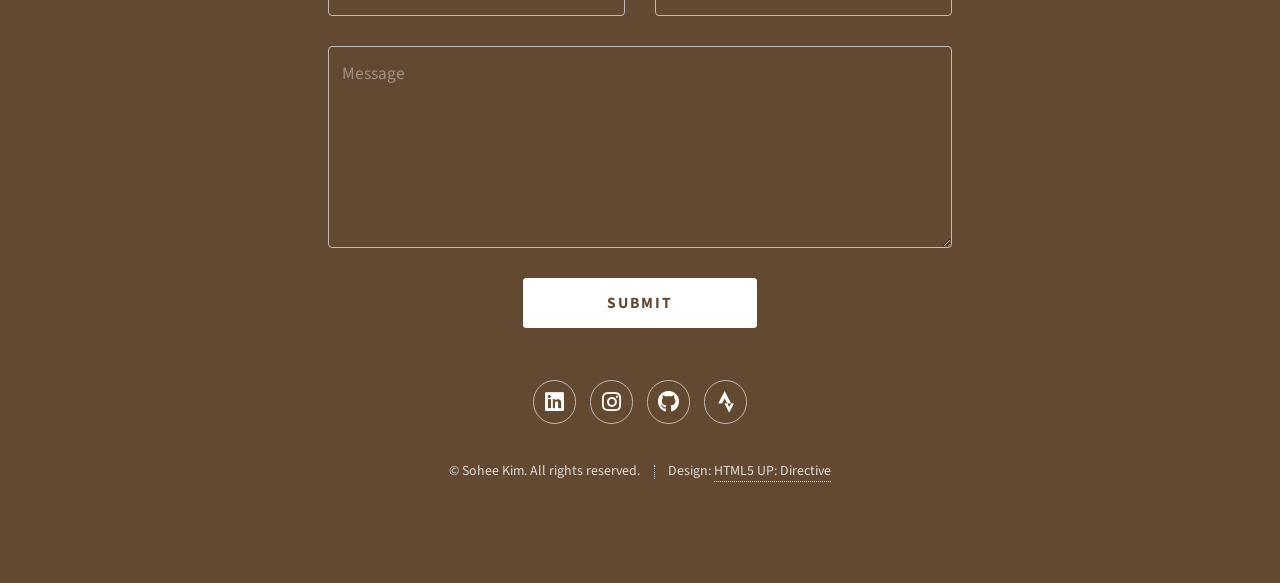
==== commit 7d07a4a3: "correct contact form - link through web3forms;" ====
--- a/index.html
+++ b/index.html
@@ -109,27 +109,26 @@
 
 				<p>Please feel free to reach out!</p>
 
-				<!-- <form method="post" action="#">
+				<form method="POST" action="https://api.web3forms.com/submit">
+					<input type="hidden" name="access_key" value="83cc21d7-3389-4c26-a52b-b650bb46a81c">
 					<div class="row">
 						<div class="col-6 col-12-mobilep">
-							<input type="text" name="name" placeholder="Name" />
+							<input type="text" name="name" placeholder="Name" required/>
 						</div>
 						<div class="col-6 col-12-mobilep">
-							<input type="email" name="email" placeholder="Email" />
+							<input type="email" name="email" placeholder="Email" required/>
 						</div>
 						<div class="col-12">
-							<textarea name="message" placeholder="Message" rows="6"></textarea>
+							<textarea name="message" placeholder="Message" rows="6" required></textarea>
 						</div>
 						<div class="col-12">
 							<ul class="actions special">
-								<li><input type="submit" value="Send Message" /></li>
+								<li><input type="submit" message="Send Message"></li>
 							</ul>
 						</div>
 					</div>
-				</form> -->
+				</form>
 							
-				<iframe class="form" src="https://docs.google.com/forms/d/e/1FAIpQLSfwUPMub2OZuBXwo8XiN9Te-NIImw7Dk1dNREvaT3R9eOOx6w/viewform?embedded=true">Loading…</iframe>
-
 				<ul class="icons">
 					<li><a href="https://www.linkedin.com/in/sohee-kim-852875299/" class="icon brands fa-linkedin"><span class="label">LinkedIn</span></a></li>
 					<li><a href="https://www.instagram.com/kim_soheee/" class="icon brands fa-instagram"><span class="label">Instagram</span></a></li>
--- a/assets/css/main.css
+++ b/assets/css/main.css
@@ -2518,10 +2518,10 @@
 		-webkit-appearance: none;
 		-ms-appearance: none;
 		appearance: none;
-		-moz-transition: color 0.2s ease-in-out, background-color 0.2s ease-in-out;
-		-webkit-transition: color 0.2s ease-in-out, background-color 0.2s ease-in-out;
-		-ms-transition: color 0.2s ease-in-out, background-color 0.2s ease-in-out;
-		transition: color 0.2s ease-in-out, background-color 0.2s ease-in-out;
+		-moz-transition: color 0.2s ease-in-out, background-color 0.2s ease-in-out, border-color 0.2s ease-in-out;
+		-webkit-transition: color 0.2s ease-in-out, background-color 0.2s ease-in-out, border-color 0.2s ease-in-out;
+		-ms-transition: color 0.2s ease-in-out, background-color 0.2s ease-in-out, border-color 0.2s ease-in-out;
+		transition: color 0.2s ease-in-out, background-color 0.2s ease-in-out, border-color 0.2s ease-in-out;
 		background: #634832;
 		border-radius: 4px;
 		border: 0;
@@ -2590,6 +2590,21 @@
 			font-size: 0.8em;
 		}
 
+		.button.certificates {
+			min-width: 2em;
+			background: none;
+			padding: 0 0.7em;
+			border: 2px solid #594a3d;
+			font-size: 0.7em;
+			line-height: 2em;
+			color: #594a3d;
+		}
+
+		.button.certificates:hover {
+			border-color: #5b5b5b;
+			color: #5b5b5b;
+		}
+
 /* Box */
 
 	.box {
@@ -3298,4 +3313,32 @@
 					display: none;
 				}
 
-	}+	}
+
+/* Tooltip text */
+	.tooltip {
+		position: relative;
+		display: inline-block;
+		border-bottom: 1px dotted black; /* Add dots under the hoverable text */
+		cursor: pointer;
+		}
+
+	.tooltiptext {
+		visibility: hidden; /* Hidden by default */
+		width: max-content;
+		top: 100%;
+  		left: 50%;
+		background-color: #594a3d;
+		color: #ffffff;
+		text-align: center;
+		font-size: 14px;
+		padding: 0 4px;
+		border-radius: 6px;
+		position: absolute;
+		z-index: 2; /* Ensure tooltip is displayed above content */
+		}
+
+	/* Show the tooltip text on hover */
+	.tooltip:hover .tooltiptext {
+		visibility: visible;
+		}
--- a/assets/css/navbar.css
+++ b/assets/css/navbar.css
@@ -43,6 +43,10 @@
     }
 
     .navbar-links.open {
+        -moz-transition: color 0.25s ease-in-out;
+		-webkit-transition: color 0.25s ease-in-out;
+		-ms-transition: color 0.25s ease-in-out;
+		transition: color 0.25s ease-in-out;
         display: flex;
         flex-direction: column;
         height: 200px;
@@ -51,6 +55,8 @@
         justify-content: space-evenly;
         position: absolute;
         z-index: 2;
+        border-bottom-left-radius: 10px;
+        border-bottom-right-radius: 10px;
         background-color: #ffffff;
     }
 
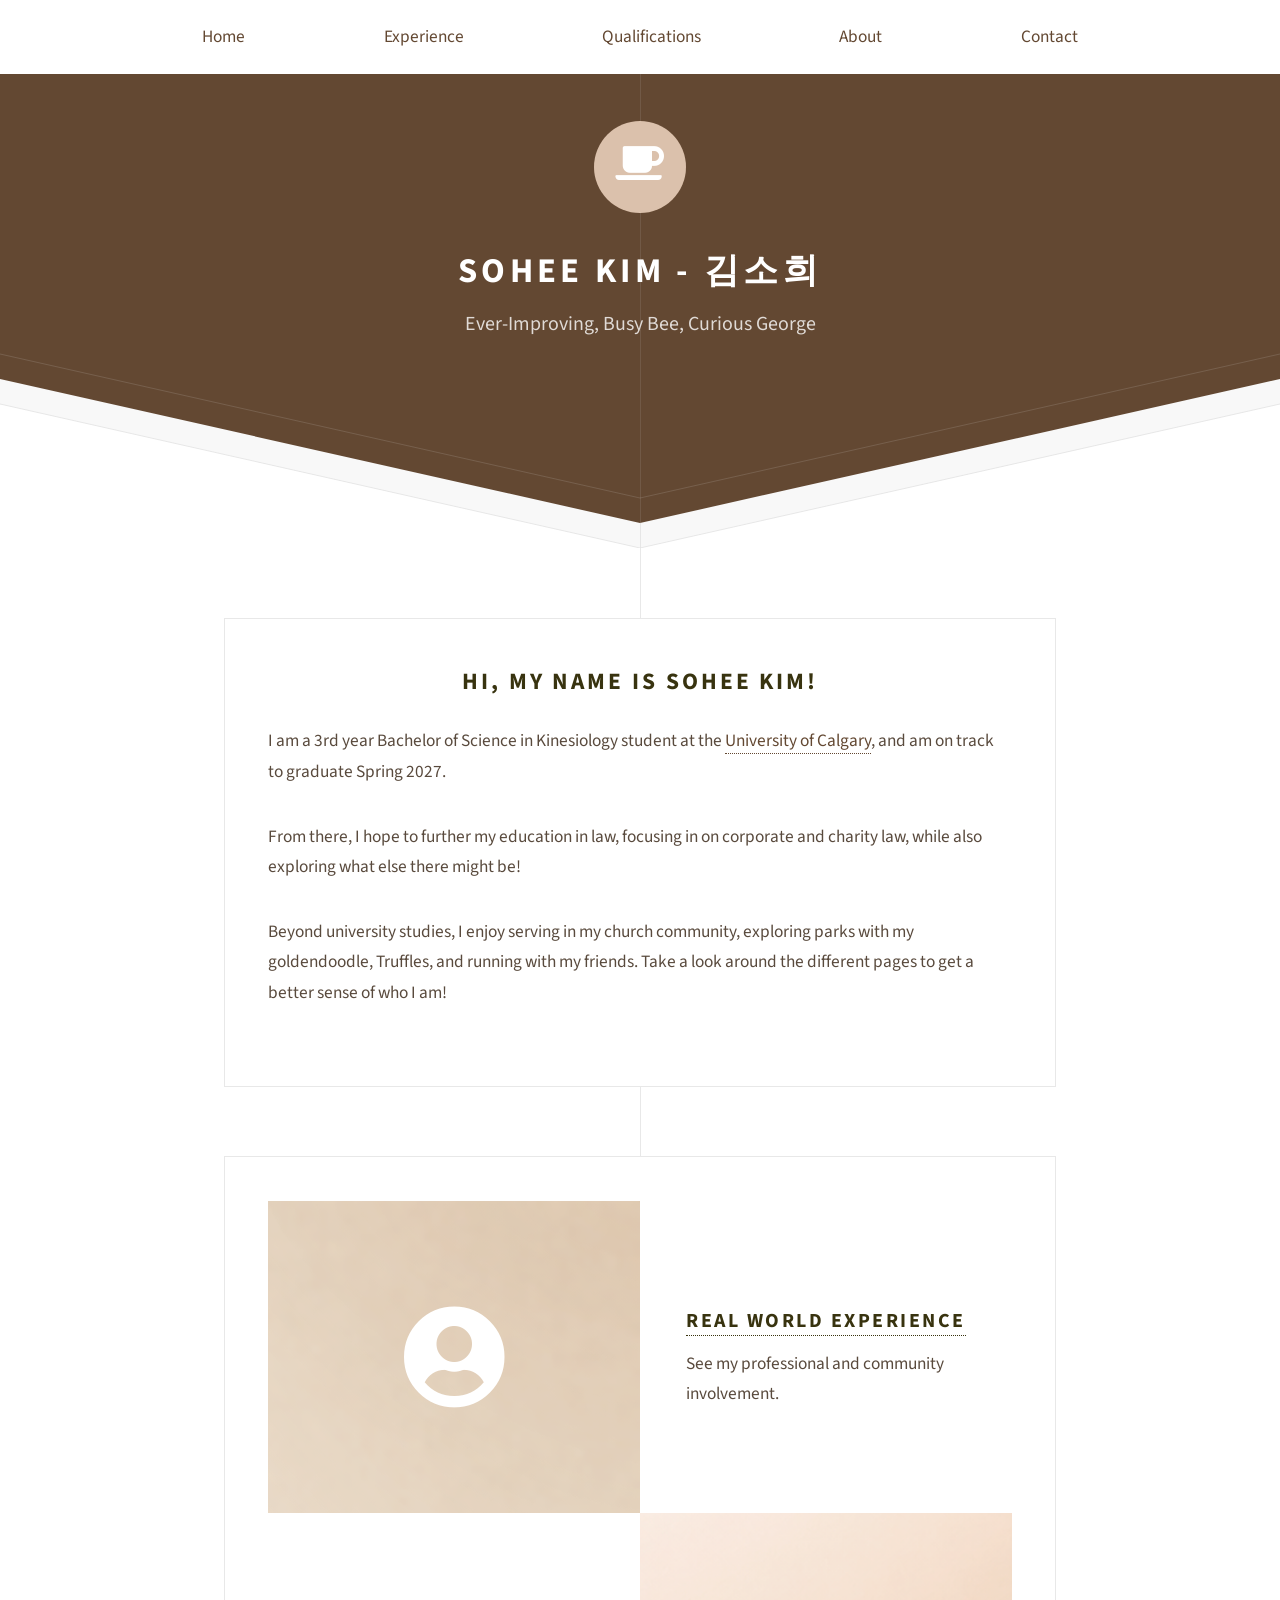
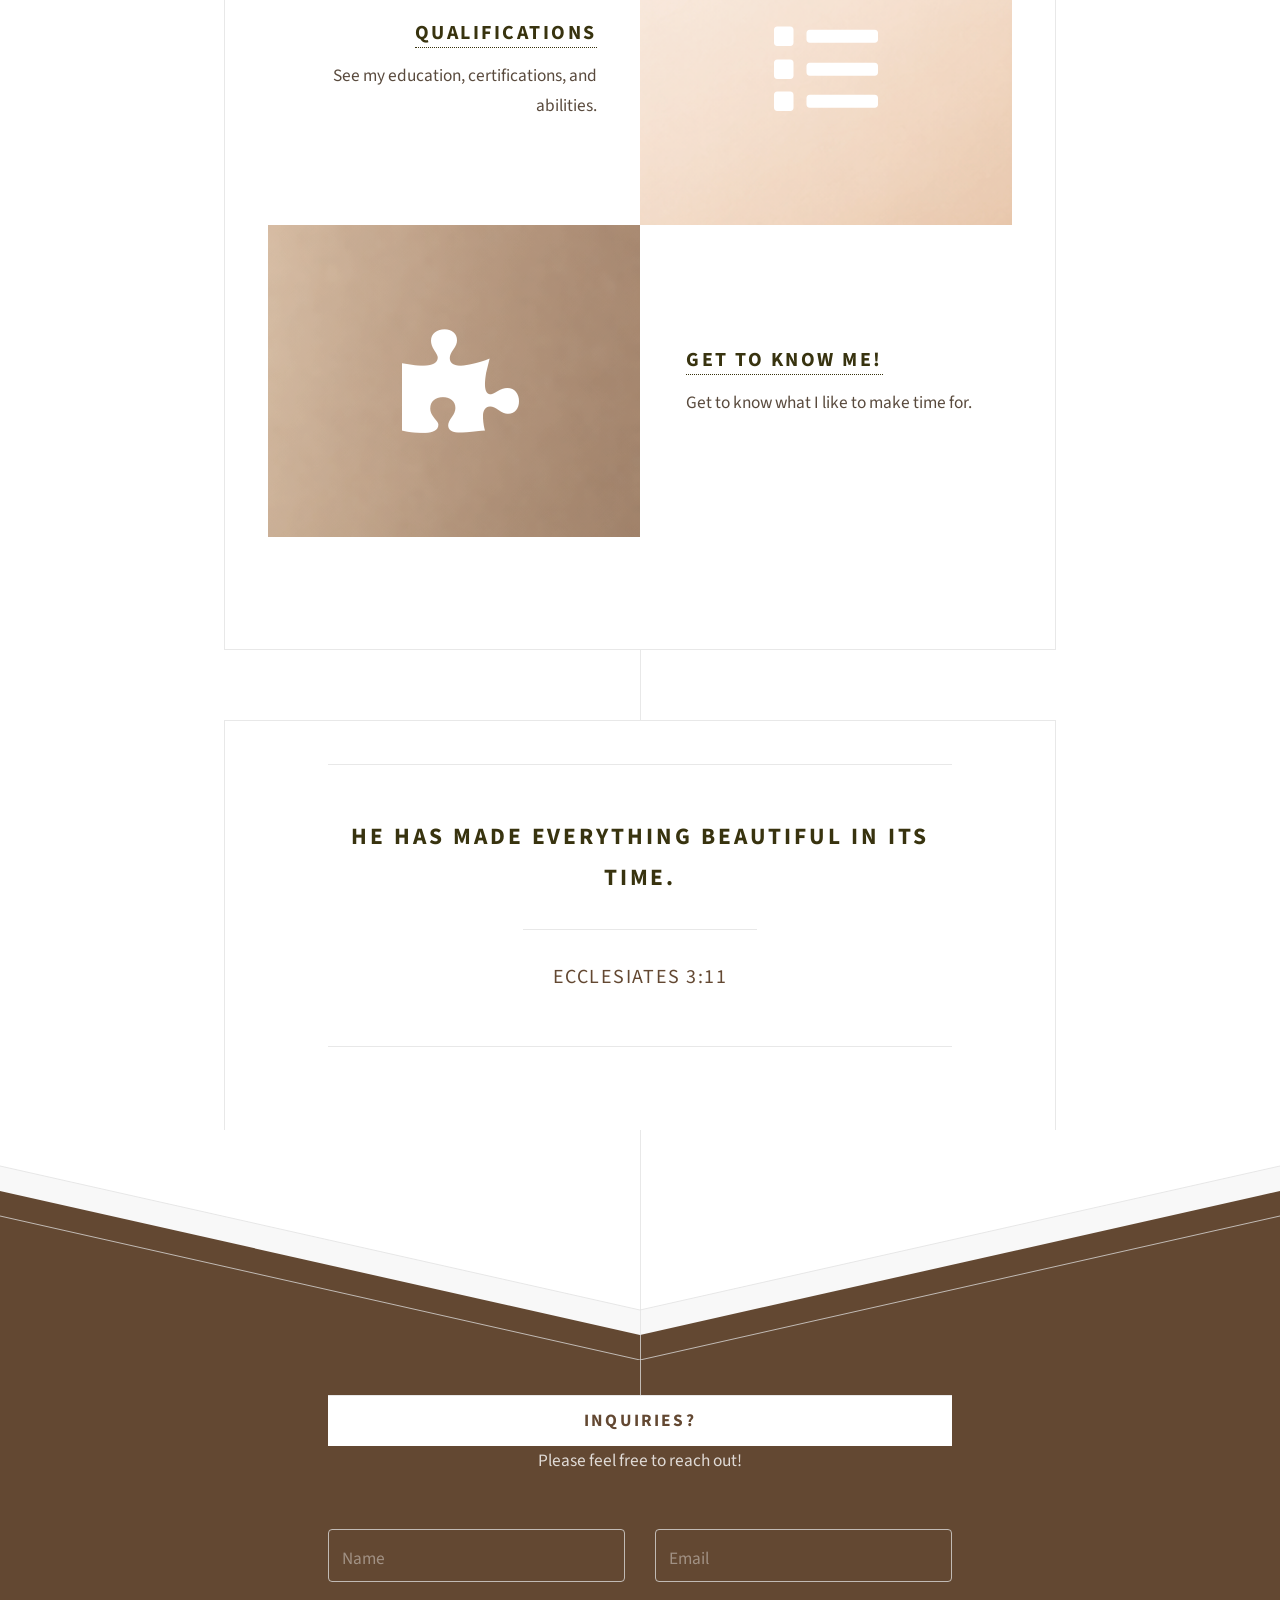
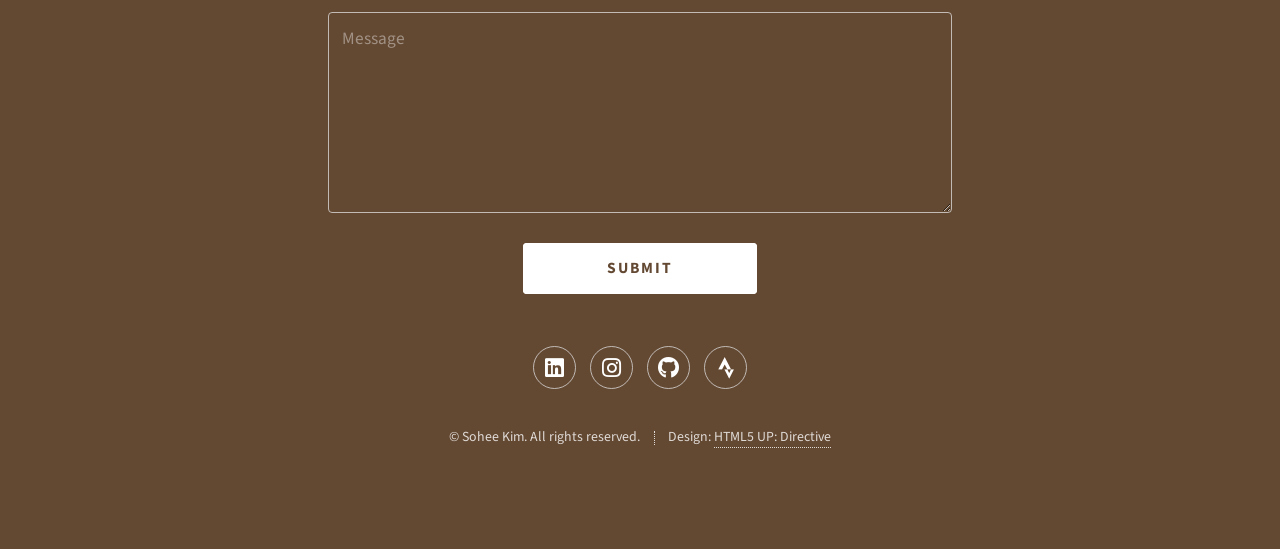
==== commit f9dc0891: "correct "jump location" for contact section - jump to "contact-form id" instead of "footer"" ====
--- a/index.html
+++ b/index.html
@@ -36,7 +36,7 @@
 					<a class="nav-link" href="./aboutmepg.html">About</a> 
 				</li> 
 				<li class="nav-item"> 
-					<a class="nav-link" href="./index.html#footer">Contact</a> 
+					<a class="nav-link" href="./index.html#contact-form">Contact</a> 
 				</li>
 			</ul> 
 		</nav>
@@ -104,7 +104,7 @@
 		<div id="footer">
 			<div class="container medium">
 				<header class="major last">
-					<h1>Inquiries?</h1>
+					<h1 id="contact-form">Inquiries?</h1>
 				</header>
 
 				<p>Please feel free to reach out!</p>
--- a/assets/css/main.css
+++ b/assets/css/main.css
@@ -2820,7 +2820,7 @@
 			*/
 
 		margin-top: -260px;
-		padding: calc(460px + 6em) 0 10em 0;
+		padding: calc(460px + 4em) 0 10em 0;
 		position: relative;
 		flex-direction: column;
 		align-items: center;
@@ -2831,7 +2831,7 @@
 		#footer:before {
 			background: rgba(224, 224, 224, 0.75);
 			content: '';
-			height: calc(460px + 6em);
+			height: calc(460px + 4em);
 			left: 50%;
 			position: absolute;
 			top: 0;
@@ -3063,11 +3063,11 @@
 				background-image: url("images/bottom-1600.svg");
 				background-size: 1600px 230px;
 				margin-top: -100px;
-				padding: calc(230px + 4em) 0 6em 0;
+				padding: calc(230px + 2em) 0 6em 0;
 			}
 
 				#footer:before {
-					height: calc(230px + 4em);
+					height: calc(230px + 2em);
 				}
 
 		/* Main */
@@ -3219,11 +3219,11 @@
 				background-image: url("images/bottom-1280.svg");
 				background-size: 1280px 184px;
 				margin-top: -75px;
-				padding: calc(184px + 2em) 0 2em 0;
+				padding: calc(184px) 0 2em 0;
 			}
 
 				#footer:before {
-					height: calc(184px + 2em);
+					height: calc(184px);
 				}
 
 				#footer form {
@@ -3332,7 +3332,7 @@
 		color: #ffffff;
 		text-align: center;
 		font-size: 14px;
-		padding: 0 4px;
+		padding: 2px 2px;
 		border-radius: 6px;
 		position: absolute;
 		z-index: 2; /* Ensure tooltip is displayed above content */
